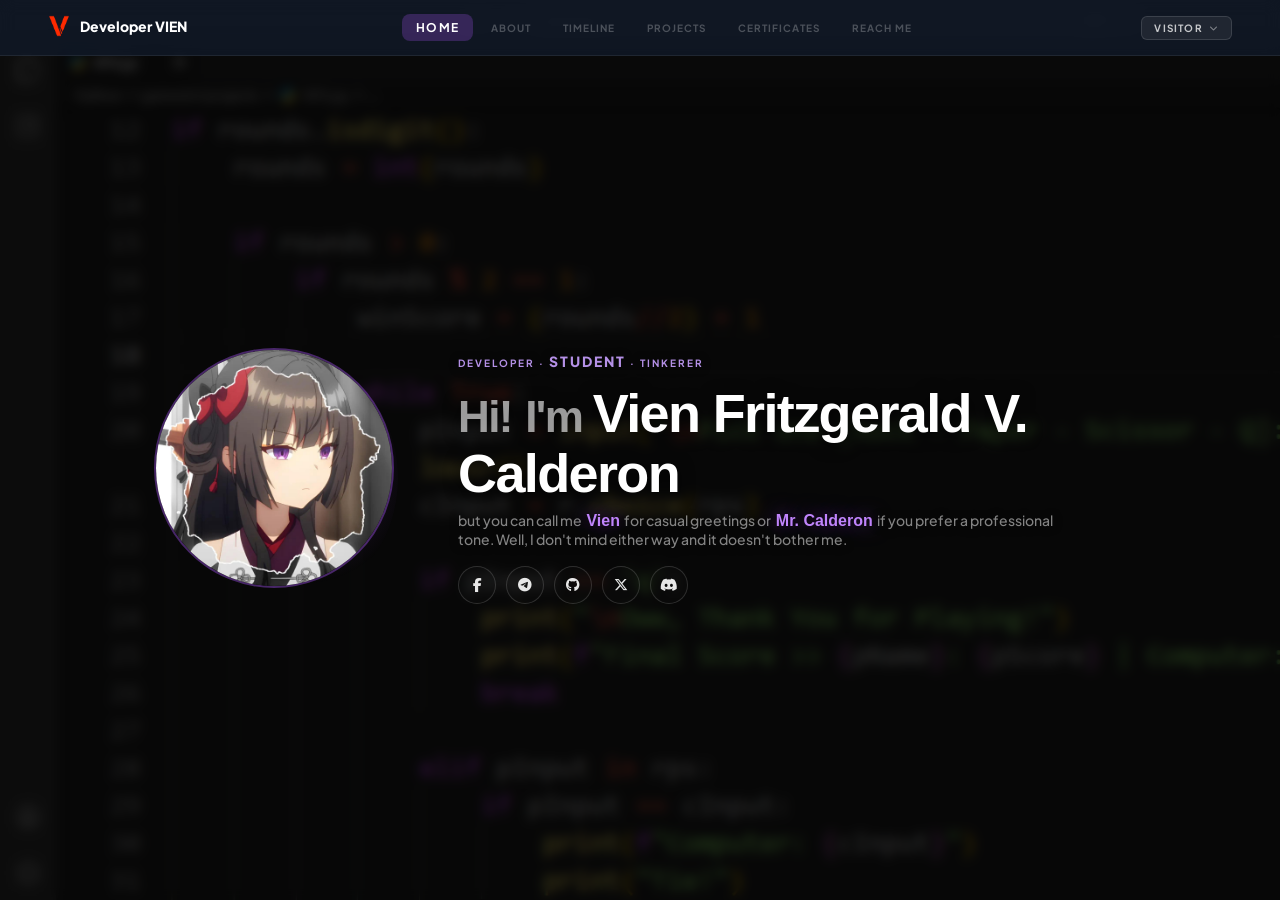
==== pages/dashboard.html @ f904a5f8 "Update Telegram links in dashboard.html" ====
<!doctype html>
<html lang="en">

<head>
    <meta charset="utf-8" />
    <meta name="viewport" content="width=device-width, initial-scale=1" />
    <title>Developer VIEN</title>
    <meta name="author" content="Developer VIEN">
    <link rel="icon" type="image/png" href="../assets/images/logo.png">
    <meta name="description" content="Dev Portfolio of Vien Calderon" />
    <link rel="preconnect" href="https://fonts.googleapis.com">
    <link rel="preconnect" href="https://fonts.gstatic.com" crossorigin>
    <link rel="stylesheet" href="https://fonts.googleapis.com/css2?family=Plus+Jakarta+Sans:wght@400;600;800&display=swap">
    <link rel="stylesheet" href="../assets/css/dashboard.css" />
    <link rel="stylesheet" href="https://cdnjs.cloudflare.com/ajax/libs/font-awesome/6.5.1/css/all.min.css">
</head>

<body>

    <!-- HEADER -->
    <header class="dash-header" id="dashHeader">
        <div class="dash-header-left">
            <a href="../pages/dashboard.html"><img src="../assets/images/logo.png" alt="Developer VIEN Logo" class="dash-logo"></a>
            <a href="../pages/dashboard.html" class="dash-brand"><span>Developer VIEN</span></a>
        </div>

        <nav class="dash-nav" id="dashNav">
            <a href="#" class="nav-link active" data-section="home">HOME</a>
            <a href="#" class="nav-link" data-section="about">ABOUT</a>
            <a href="#" class="nav-link" data-section="timeline">TIMELINE</a>
            <a href="#" class="nav-link" data-section="projects">PROJECTS</a>
            <a href="#" class="nav-link" data-section="certificates">CERTIFICATES</a>
            <a href="#" class="nav-link" data-section="reach">REACH ME</a>
        </nav>

        <div class="dash-header-right">
            <div class="badge-wrap" id="badgeWrap">
                <span class="mode-badge" id="modeBadge">
                    VISITOR <i class="fa-solid fa-chevron-down badge-chevron"></i>
                </span>
                <div class="badge-dropdown" id="badgeDropdown">
                    <button class="badge-menu-item" id="menuFaq">
                        <i class="fa-solid fa-circle-question"></i> FAQ
                    </button>
                    <button class="badge-menu-item admin-only" id="menuEdit">
                        <i class="fa-solid fa-pen-to-square"></i> EDIT
                    </button>
                    <div class="badge-menu-divider"></div>
                    <button class="badge-menu-item leave" id="menuLeave">
                        <i class="fa-solid fa-arrow-right-from-bracket"></i> LEAVE
                    </button>
                </div>
            </div>
        </div>
    </header>

    <!-- CONTENT WRAPPER -->
    <div class="dash-content" id="dashContent">

        <!-- HOME / HERO -->
        <section class="dash-section active" id="section-home">

            <!-- PART 1: HERO -->
            <div class="hero-inner" id="heroInner">
                <div class="hero-avatar-wrap" id="heroAvatarWrap">
                    <img src="../assets/images/picture.jpeg" alt="Vien Calderon" class="hero-avatar" id="heroAvatar">
                    <div class="hero-avatar-glow"></div>
                </div>
                <div class="hero-text" id="heroText">
                    <div class="hero-eyebrow">DEVELOPER · <span class="hero-eyebrow-middle">STUDENT</span> · TINKERER</div>
                    <h1 class="hero-name">
                        <span class="hero-name-hi">Hi!</span>
                        <span class="hero-name-im"> I'm </span>
                        <span class="hero-name-accent">Vien Fritzgerald V. Calderon</span>
                    </h1>
                    <p class="hero-nickname">but you can call me<span class="hero-nickname-vien"> Vien </span>for casual greetings or<span class="hero-nickname-vien"> Mr. Calderon </span>if you prefer a professional tone. Well, I don't mind either way and it doesn't bother me.</p>

                    <div class="hero-socials" id="heroSocials">
                        <a href="https://www.facebook.com/vnsan15" target="_blank" class="social-btn-icon" title="Facebook">
                            <i class="fa-brands fa-facebook-f"></i>
                        </a>
                        <a href="https://t.me/devsss_t" target="_blank" class="social-btn-icon" title="Telegram">
                            <i class="fa-brands fa-telegram"></i>
                        </a>
                        <a href="https://github.com/devssst" target="_blank" class="social-btn-icon" title="GitHub">
                            <i class="fa-brands fa-github"></i>
                        </a>
                        <a href="https://x.com/vnsannn" target="_blank" class="social-btn-icon" title="Twitter / X">
                            <i class="fa-brands fa-x-twitter"></i>
                        </a>
                        <a href="#" target="_blank" class="social-btn-icon" title="Discord">
                            <i class="fa-brands fa-discord"></i>
                        </a>
                    </div>
                </div>
            </div>

            <!-- PART 2: CV / RESUME CARDS -->
            <div class="home-docs" id="homeDocs">
                <div class="home-docs-label">MY DOCUMENTS </div>
                <div class="home-docs-grid" id="homeDocsGrid">
                </div>
            </div>

        </section>

        <!-- ABOUT -->
        <section class="dash-section" id="section-about">
            <!-- LEFT PROFILE CARD -->
            <div class="profile-card" id="profileCard">
                <button class="profile-card-collapse" id="profileCardCollapse" title="Collapse">
                    <i class="fa-solid fa-chevron-left"></i>
                </button>
                <img src="../assets/images/picture.jpeg" alt="Vien Calderon" class="profile-card-avatar">
                <div class="profile-card-name">Vien Fritzgerald V. Calderon</div>
                <div class="profile-card-eyebrow">DEVELOPER · STUDENT · TINKERER</div>
                <div class="profile-card-socials">
                    <a href="https://www.facebook.com/vnsan15" target="_blank" class="social-btn-icon" title="Facebook"><i class="fa-brands fa-facebook-f"></i></a>
                    <a href="https://t.me/devsss_t" target="_blank" class="social-btn-icon" title="Telegram"><i class="fa-brands fa-telegram"></i></a>
                    <a href="https://github.com/devssst" target="_blank" class="social-btn-icon" title="GitHub"><i class="fa-brands fa-github"></i></a>
                    <a href="https://x.com/vnsannn" target="_blank" class="social-btn-icon" title="Twitter / X"><i class="fa-brands fa-x-twitter"></i></a>
                    <a href="#" target="_blank" class="social-btn-icon" title="Discord"><i class="fa-brands fa-discord"></i></a>
                </div>
            </div>

            <!-- FLOATING EXPAND BUTTON (shown when card is collapsed) -->
            <button class="profile-card-expand-btn" id="profileCardExpandBtn" title="Show profile">
                <i class="fa-solid fa-chevron-right"></i>
            </button>

            <!-- RIGHT CONTENT -->
            <div class="section-with-profile" id="aboutContent">
                <div class="section-inner">
                    <div class="section-heading">
                        <span class="section-tag">02 / ABOUT
                        </span>
                        <h2>WHO AM I?</h2>
                    </div>

                    <!-- BIO PARAGRAPH -->
                    <div class="about-block">
                        <p class="about-bio" id="aboutBio">
                            I'm a BSIT student who spends most of his free time messing with the system to see how they work <span class="about-bio-grayout">(well actually just to cure my boredom)</span>. Web builds, Android ROM porting, kernel modules, Windows desktop setups — if it has a process, I want to understand it. I always tell myself: <span class="about-bio-q">"If I know the process, then I also know how to play with it"</span>. Outside tech, I also go way too deep into sci-fi lore analysis. That part is not technology related. I just can't help it.
                        </p>
                    </div>

                    <!-- REAL-TIME AGE -->
                    <div class="about-block">
                        <div class="about-block-label">AGE</div>
                        <div class="about-age" id="aboutAge">Calculating...</div>
                    </div>

                    <!-- EDUCATION -->
                    <div class="about-block">
                        <div class="about-block-label">EDUCATION</div>
                        <div class="about-edu-card">
                            <div class="about-edu-icon"><i class="fa-solid fa-graduation-cap"></i></div>
                            <div class="about-edu-text">
                                <div class="about-edu-degree">Bachelor of Science in Information Technology</div>
                                <div class="about-edu-school">Dalubhasaang Politekniko ng Lungsod ng Baliwag</div>
                                <div class="about-edu-detail">1st Year · 2025 — present</div>
                            </div>
                        </div>
                    </div>

                    <!-- STAT CARDS -->
                    <div class="about-block">
                        <div class="about-block-label">STATS</div>
                        <div class="about-stats-grid" id="aboutStatsGrid">
                            <div class="about-stat-card" data-goto="projects">
                                <div class="about-stat-value" id="statProjects">—</div>
                                <div class="about-stat-label">Projects</div>
                            </div>
                            <div class="about-stat-card" data-goto="certificates">
                                <div class="about-stat-value" id="statCerts">—</div>
                                <div class="about-stat-label">Certificates</div>
                            </div>
                            <div class="about-stat-card" data-goto="timeline">
                                <div class="about-stat-value" id="statYears">—</div>
                                <div class="about-stat-label">Yr/s Experience</div>
                            </div>
                            <div class="about-stat-card" data-goto="">
                                <div class="about-stat-value" id="statLangs">—</div>
                                <div class="about-stat-label">Languages</div>
                            </div>
                        </div>
                    </div>

                    <!-- LANGUAGES & TOOLS -->
                    <div class="about-block">
                        <div class="about-block-label">LANGUAGES & TOOLS</div>
                        <div class="skills-layout">
                            <div class="skills-bars" id="skillsBars"></div>
                            <div class="skills-legend" id="skillsLegend" title="Click to see level definitions"></div>
                        </div>
                    </div>

                </div>
            </div>
        </section>

        <!-- TIMELINE -->
        <section class="dash-section" id="section-timeline">
            <!-- LEFT PROFILE CARD (cloned by JS) -->
            <div class="profile-card profile-card-clone" id="profileCardTimeline">
                <button class="profile-card-collapse profile-card-collapse-clone" title="Collapse">
                    <i class="fa-solid fa-chevron-left"></i>
                </button>
                <img src="../assets/images/picture.jpeg" alt="Vien Calderon" class="profile-card-avatar">
                <div class="profile-card-name">Vien Fritzgerald V. Calderon</div>
                <div class="profile-card-eyebrow">DEVELOPER · STUDENT · TINKERER</div>
                <div class="profile-card-socials">
                    <a href="https://www.facebook.com/vnsan15" target="_blank" class="social-btn-icon" title="Facebook"><i class="fa-brands fa-facebook-f"></i></a>
                    <a href="https://t.me/devsss_t" target="_blank" class="social-btn-icon" title="Telegram"><i class="fa-brands fa-telegram"></i></a>
                    <a href="https://github.com/devssst" target="_blank" class="social-btn-icon" title="GitHub"><i class="fa-brands fa-github"></i></a>
                    <a href="https://x.com/vnsannn" target="_blank" class="social-btn-icon" title="Twitter / X"><i class="fa-brands fa-x-twitter"></i></a>
                    <a href="#" target="_blank" class="social-btn-icon" title="Discord"><i class="fa-brands fa-discord"></i></a>
                </div>
            </div>
            <button class="profile-card-expand-btn profile-card-expand-btn-clone" id="profileCardExpandBtnTimeline" title="Show profile">
                <i class="fa-solid fa-chevron-right"></i>
            </button>

            <!-- RIGHT CONTENT -->
            <div class="section-with-profile" id="timelineContent">
                <div class="section-inner">
                    <div class="section-heading">
                        <span class="section-tag">03 / TIMELINE</span>
                        <h2>TIMESTAMPS</h2>
                    </div>
                    <div class="timeline" id="timelineRoot">
                    </div>
                </div>
            </div>
        </section>

        <!-- PROJECTS -->
        <section class="dash-section" id="section-projects">
            <!-- LEFT PROFILE CARD (clone) -->
            <div class="profile-card profile-card-clone" id="profileCardProjects">
                <button class="profile-card-collapse profile-card-collapse-clone" title="Collapse">
                    <i class="fa-solid fa-chevron-left"></i>
                </button>
                <img src="../assets/images/picture.jpeg" alt="Vien Calderon" class="profile-card-avatar">
                <div class="profile-card-name">Vien Fritzgerald V. Calderon</div>
                <div class="profile-card-eyebrow">DEVELOPER · STUDENT · TINKERER</div>
                <div class="profile-card-socials">
                    <a href="https://www.facebook.com/vnsan15" target="_blank" class="social-btn-icon" title="Facebook"><i class="fa-brands fa-facebook-f"></i></a>
                    <a href="https://t.me/devsss_t" target="_blank" class="social-btn-icon" title="Telegram"><i class="fa-brands fa-telegram"></i></a>
                    <a href="https://github.com/devssst" target="_blank" class="social-btn-icon" title="GitHub"><i class="fa-brands fa-github"></i></a>
                    <a href="https://x.com/vnsannn" target="_blank" class="social-btn-icon" title="Twitter / X"><i class="fa-brands fa-x-twitter"></i></a>
                    <a href="#" target="_blank" class="social-btn-icon" title="Discord"><i class="fa-brands fa-discord"></i></a>
                </div>
            </div>
            <button class="profile-card-expand-btn profile-card-expand-btn-clone" id="profileCardExpandBtnProjects" title="Show profile">
                <i class="fa-solid fa-chevron-right"></i>
            </button>

            <!-- RIGHT CONTENT -->
            <div class="section-with-profile" id="projectsContent">
                <div class="section-inner">
                    <div class="section-heading">
                        <span class="section-tag">04 / PROJECTS</span>
                        <h2>PROJECTS</h2>
                    </div>
                    <div class="projects-root" id="projectsRoot">
                    </div>
                </div>
            </div>
        </section>

        <!-- CERTIFICATES -->
        <section class="dash-section" id="section-certificates">
            <!-- LEFT PROFILE CARD (clone) -->
            <div class="profile-card profile-card-clone" id="profileCardCertificates">
                <button class="profile-card-collapse profile-card-collapse-clone" title="Collapse">
                    <i class="fa-solid fa-chevron-left"></i>
                </button>
                <img src="../assets/images/picture.jpeg" alt="Vien Calderon" class="profile-card-avatar">
                <div class="profile-card-name">Vien Fritzgerald V. Calderon</div>
                <div class="profile-card-eyebrow">DEVELOPER · STUDENT · TINKERER</div>
                <div class="profile-card-socials">
                    <a href="https://www.facebook.com/vnsan15" target="_blank" class="social-btn-icon" title="Facebook"><i class="fa-brands fa-facebook-f"></i></a>
                    <a href="https://t.me/devsss_t" target="_blank" class="social-btn-icon" title="Telegram"><i class="fa-brands fa-telegram"></i></a>
                    <a href="https://github.com/devssst" target="_blank" class="social-btn-icon" title="GitHub"><i class="fa-brands fa-github"></i></a>
                    <a href="https://x.com/vnsannn" target="_blank" class="social-btn-icon" title="Twitter / X"><i class="fa-brands fa-x-twitter"></i></a>
                    <a href="#" target="_blank" class="social-btn-icon" title="Discord"><i class="fa-brands fa-discord"></i></a>
                </div>
            </div>
            <button class="profile-card-expand-btn profile-card-expand-btn-clone" id="profileCardExpandBtnCertificates" title="Show profile">
                <i class="fa-solid fa-chevron-right"></i>
            </button>

            <!-- RIGHT CONTENT -->
            <div class="section-with-profile" id="certificatesContent">
                <div class="section-inner">
                    <div class="section-heading">
                        <span class="section-tag">05 / CERTIFICATES</span>
                        <h2>CERTIFICATES</h2>
                    </div>
                    <div class="certs-grid" id="certsRoot"></div>
                </div>
            </div>
        </section>

        <!-- REACH ME -->
        <section class="dash-section" id="section-reach">
            <div class="section-inner">
                <div class="section-heading">
                    <span class="section-tag">06 / REACH ME</span>
                    <h2>SEND ME YOUR DM</h2>
                </div>
                <div class="reach-content">
                    <p class="reach-sub">Have a project, question, or just want to say hi? Send me a message.</p>
                    <form class="reach-form" id="reachForm" novalidate>
                        <div class="reach-row">
                            <div class="reach-field">
                                <label for="r-name">NAME</label>
                                <input type="text" id="r-name" placeholder="Your name">
                            </div>
                            <div class="reach-field">
                                <label for="r-email">EMAIL</label>
                                <input type="email" id="r-email" placeholder="your@email.com">
                            </div>
                        </div>
                        <div class="reach-field">
                            <label for="r-subject">SUBJECT</label>
                            <input type="text" id="r-subject" placeholder="What's this about?">
                        </div>
                        <div class="reach-field">
                            <label for="r-message">MESSAGE</label>
                            <textarea id="r-message" placeholder="Write your message here..." rows="5"></textarea>
                        </div>
                        <button type="submit" class="reach-btn">
                            Send Message <i class="fa-solid fa-paper-plane"></i>
                        </button>
                    </form>
                </div>
            </div>
        </section>

    </div>

    <!-- FAQ OVERLAY -->
    <div class="faq-overlay" id="faqOverlay">
        <div class="faq-card" id="faqCard">
            <button class="faq-close" id="faqClose"><i class="fa-solid fa-xmark"></i></button>
            <h3>FAQ</h3>
            <div class="faq-item">
                <div class="faq-q">Who made this portfolio?</div>
                <div class="faq-a">This portfolio was built by Vien Fritzgerald V. Calderon, a BSIT student at Dalubhasaang Politekniko ng Lungsod ng Baliwag.</div>
            </div>
            <div class="faq-item">
                <div class="faq-q">What is DEVELOPER mode?</div>
                <div class="faq-a">Developer mode grants admin access to Vien only. It allows editing of portfolio content directly on the dashboard.</div>
            </div>
            <div class="faq-item">
                <div class="faq-q">How do I contact Vien?</div>
                <div class="faq-a">Head to the REACH ME section and send a message through the contact form.</div>
            </div>
            <div class="faq-item">
                <div class="faq-q">Is this site open source?</div>
                <div class="faq-a">The source code is visible on GitHub for portfolio evaluation only. It is proprietary — not licensed for reuse.</div>
            </div>
        </div>
    </div>

    <!-- LEVELS MODAL -->
    <div class="levels-overlay" id="levelsOverlay">
        <div class="faq-card levels-card" id="levelsCard">
            <button class="faq-close" id="levelsClose"><i class="fa-solid fa-xmark"></i></button>
            <h3>Proficiency Levels</h3>
            <div id="levelsModalContent"></div>
        </div>
    </div>

    <!-- CERT IMAGE OVERLAY -->
    <div class="cert-overlay" id="certOverlay">
        <button class="cert-overlay-close" id="certOverlayClose"><i class="fa-solid fa-xmark"></i></button>
        <img class="cert-overlay-img" id="certOverlayImg" src="" alt="">
    </div>

    <script src="https://cdn.jsdelivr.net/npm/@emailjs/browser@4/dist/email.min.js"></script>
    <script src="https://cdnjs.cloudflare.com/ajax/libs/pdf.js/3.11.174/pdf.min.js"></script>
    <script type="module" src="../assets/js/dashboard.js"></script>
</body>

</html>
---- assets/css/dashboard.css ----
/* 
    NOTE FROM DEVS: 
        1. The glassmorphism is down! I'm finding a solution but for now, background + opacity first.
    */

*, *::before, *::after {
    box-sizing: border-box;
    margin: 0;
    padding: 0;
}

:root {
    --purple-dark:   #7c22e8;
    --purple-mid:    #a855f7;
    --purple-light:  #c026d3;
    --header-h:      56px;
    --transition:    0.3s ease;
    --profile-w:     220px;
    --profile-gap:   32px;
}

body {
    font-family: 'Plus Jakarta Sans', sans-serif;
    background-image: url('../images/background.png');
    background-size: cover;
    background-attachment: fixed;
    height: 100vh;
    height: 100dvh;
    overflow: hidden;
    color: #fff;
}

body::before {
    content: '';
    position: fixed;
    inset: 0;
    background: rgba(0, 0, 0, 0.75);
    z-index: 0;
    pointer-events: none;
    backdrop-filter: blur(6px);
}

/* HEADER */
.dash-header {
    position: fixed;
    top: 0;
    left: 0;
    right: 0;
    height: var(--header-h);
    z-index: 100;
    display: flex;
    align-items: center;
    padding: 0 48px;
    background: rgba(17, 25, 40, 0.8);
    border-bottom: 1px solid rgba(255, 255, 255, 0.07);
    transition: transform 0.35s cubic-bezier(0.4, 0, 0.2, 1);
    backdrop-filter: blur(8px) saturate(180%);
    -webkit-backdrop-filter: blur(8px) saturate(180%);
    transform: translateY(0);
    
}

/* JUST COMMENTED THE FUNCTION ON JS TO MATCH THE CURRENT THEME */
/* BUT I WILL LET THIS SLIP TO THE CODE BECAUSE WHAT IT DOES IS JUST SLIDE UP TO HIDE */
.dash-header.hidden {
    transform: translateY(-100%);
}

/* LEFT LOGO + BRAND */
.dash-header-left {
    display: flex;
    align-items: center;
    gap: 10px;
    flex-shrink: 0;
}

.dash-logo {
    height: 22px;
    cursor: pointer;
}

.dash-brand {
    font-size: 14px;
    font-weight: 800;
    color: #fff;
    white-space: nowrap;
    cursor: pointer;
    text-decoration: none;
    margin-top: -3px;
}

/* CENTER NAVIGATION */
.dash-nav {
    display: flex;
    align-items: center;
    gap: 4px;
    margin: 0 auto;
}

.nav-link {
    font-size: 10px;
    font-weight: 700;
    letter-spacing: 0.1em;
    color: rgba(255, 255, 255, 0.25);
    text-decoration: none;
    padding: 6px 14px;
    border-radius: 8px;
    transition: border-color 0.2s, background 0.2s, box-shadow 0.2s;
    white-space: nowrap;
}

.nav-link:hover {
    color: rgba(255, 255, 255, 0.9);
    background: rgba(255, 255, 255, 0.1);
}

.nav-link.active {
    font-size: 12px;
    color: #fff;
    background: rgba(168, 85, 247, 0.25);
}

/* RIGHT MODE BADGE */
.dash-header-right {
    flex-shrink: 0;
}

/* CONTENT SECTION */
.dash-content {
    position: fixed;
    top: var(--header-h);
    left: 0;
    right: 0;
    bottom: 0;
    z-index: 1;
}

.dash-section {
    position: absolute;
    inset: 0;
    overflow-y: auto;
    overflow-x: hidden;
    padding: 48px 80px 64px;
    opacity: 0;
    pointer-events: none;
    z-index: 0;
    scrollbar-width: thin;
    scrollbar-color: transparent transparent;
}

.dash-section.scrolling {
    scrollbar-color: rgba(168, 85, 247, 0.1) transparent;
}

.dash-section::-webkit-scrollbar {
    width: 4px;
}

.dash-section::-webkit-scrollbar-track {
    background: transparent;
}

.dash-section::-webkit-scrollbar-thumb {
    background: transparent;
    border-radius: 2px;
}

.dash-section.scrolling::-webkit-scrollbar-thumb {
    background: rgba(168, 85, 247, 0.1);
}

@keyframes section-fade-in {
    from { opacity: 0; }
    to   { opacity: 1; }
}

.dash-section.active {
    opacity: 1;
    pointer-events: all;
    z-index: 1;
    animation: section-fade-in 0.3s ease forwards;
}

.section-inner {
    max-width: 860px;
    margin: 0 auto;
}

.section-heading {
    margin-bottom: 40px;
}

.section-tag {
    font-size: 10px;
    font-weight: 700;
    letter-spacing: 0.18em;
    color: rgba(168, 85, 247, 0.9);
    display: block;
    margin-bottom: 8px;
}

.section-heading h2 {
    font-size: 42px;
    font-weight: 900;
    letter-spacing: -0.02em;
    color: #fff;
    line-height: 1;
    font-family: Arial, Helvetica, sans-serif;
}
/* HOME SECTION */
#section-home {
    display: flex;
    flex-direction: column;
    align-items: center;
    justify-content: flex-start;
    padding-top: 0;
}

.hero-inner {
    display: flex;
    align-items: center;
    gap: 64px;
    max-width: 860px;
    width: 100%;
    min-height: calc(100vh - var(--header-h));
    padding: 48px 0;
    box-sizing: border-box;
    flex-shrink: 0;
}

.hero-avatar-wrap {
    position: relative;
    flex-shrink: 0;
}

.hero-avatar {
    width: 240px;
    height: 240px;
    margin-left: -56px;
    margin-top: -16px;
    border-radius: 50%;
    object-fit: cover;
    object-position: top center;
    position: relative;
    z-index: 2;
    border: 2px solid rgba(168, 85, 247, 0.4);
}

.hero-avatar-glow {
    position: absolute;
    inset: -4px;
    border-radius: 50%;
    background: radial-gradient(circle, rgba(168, 85, 247, 0.25) 0%, transparent 70%);
    z-index: 1;
    animation: pulse-glow 3s ease-in-out infinite;
}

@keyframes pulse-glow {
    0%, 100% { transform: scale(1); opacity: 0.8; }
    50%       { transform: scale(1.06); opacity: 1; }
}

.hero-text {
    display: flex;
    flex-direction: column;
    gap: 14px;
}

.hero-eyebrow {
    font-size: 10px;
    font-weight: 700;
    letter-spacing: 0.2em;
    color: rgba(200, 160, 255, 0.9);
    text-shadow: 0 1px 8px rgba(0,0,0,0.5);
}

.hero-eyebrow-middle {
    font-size: 14px;
    font-weight: 900;
}

.hero-name {
    font-size: 54px;
    font-weight: 800;
    letter-spacing: -0.03em;
    line-height: 1.1;
    font-family: Arial, Helvetica, sans-serif;
    text-shadow: 0 2px 16px rgba(0,0,0,0.7);
}

.hero-name-hi {
    color: rgba(255, 255, 255, 0.6);
    font-weight: 900;
    font-size: 44px;
    font-family: Arial, Helvetica, sans-serif;

}

.hero-name-im {
    color: rgba(255, 255, 255, 0.6);
    font-weight: 900;
    font-size: 44px;
    font-family: Arial, Helvetica, sans-serif;
}

.hero-name-accent {
    color: #ffffff;
    font-weight: 900;
    font-family: Arial, Helvetica, sans-serif;
}

.hero-nickname {
    font-size: 14px;
    font-weight: 500;
    color: rgba(255, 255, 255, 0.5);
    margin-top: -6px;
    text-shadow: 0 1px 8px rgba(0,0,0,0.5);
}

.hero-nickname-vien {
    color: rgba(192, 132, 252, 1);
    font-weight: 800;
    font-size: 16px;
    text-shadow: 0 0 20px rgba(168,85,247,0.55), 0 1px 8px rgba(0,0,0,0.5);
    font-family: Arial, Helvetica, sans-serif;
}

.about-bio-q {  
    color: rgb(255, 255, 255);
    font-weight: 400;
    font-size: 16px;
    text-shadow: 0 0 14px rgba(168,85,247,0.55), 0 1px 8px rgba(0,0,0,0.5);
    font-family: Arial, Helvetica, sans-serif;
}

.hero-socials {
    display: flex;
    gap: 10px;
    margin-top: 4px;
}

.social-btn-icon {
    width: 38px;
    height: 38px;
    border-radius: 50%;
    background: rgba(255, 255, 255, 0.01);
    border: 1px solid rgba(255, 255, 255, 0.15);
    color: rgba(255, 255, 255, 0.9);
    display: flex;
    align-items: center;
    justify-content: center;
    text-decoration: none;
    font-size: 14px;
    transition: background 0.2s, border-color 0.2s, color 0.2s, transform 0.15s;

    /*
    backdrop-filter: saturate(140%) blur(4px);
    -webkit-backdrop-filter: saturate(140%) blur(4px);
    will-change: transform;
    transform: translateZ(10px);
    */
}

.social-btn-icon:hover {
    background: rgba(168, 85, 247, 0.2);
    border-color: rgba(168, 85, 247, 0.5);
    color: rgba(192, 132, 252, 1);
    transform: translateY(-2px) /*translateZ(0)*/;
    font-size: 16px;
}

/* PART 2 -- CV / RESUME DOCS */
.home-docs {
    width: 100%;
    max-width: 860px;
    padding: 40px 0 80px;
    flex-shrink: 0;
}

.home-docs-label {
    font-size: 10px;
    font-weight: 900;
    letter-spacing: 0.18em;
    color: rgba(168, 85, 247, 0.9);
    margin-bottom: 16px;
    text-shadow: 0 1px 6px rgba(0,0,0, 0.5);
}

.home-docs-grid {
    display: flex;
    gap: 16px;
    flex-wrap: wrap;
    align-items: flex-start;
}

/* DOCUMENT CARDS */
.doc-card {
    position: relative;
    width: 220px;
    border-radius: 14px;
    background: rgba(255, 255, 255, 0.001);
    border: 1px solid rgba(255, 255, 255, 0.15);
    overflow: hidden;
    cursor: pointer;
    transition: transform 0.2s ease, border-color 0.2s ease, box-shadow 0.2s ease, background 0.2s ease;
    flex-shrink: 0;

    /*
    backdrop-filter: blur(8px) saturate(160%);
    -webkit-backdrop-filter: blur(8px) saturate(160%);
    transform: translateZ(0);
    will-change: transform;*/
}

.doc-card:hover {
    transform: translateY(-3px) /*translateZ(0)*/;
    box-shadow: 0 12px 36px rgba(0, 0, 0, 0.25);
    background: rgba(168, 85, 247, 0.08);
    border-color: rgba(168, 85, 247, 0.5);
}

.doc-card.expanded {
    border-color: rgba(168, 85, 247, 0.5);
    box-shadow: 0 12px 36px rgba(0, 0, 0, 0.3), 0 0 0 1px rgba(168, 85, 247, 0.12);
}

.doc-card-preview {
    width: 100%;
    height: 110px;
    background: rgba(255, 255, 255, 0.06);
    display: flex;
    align-items: center;
    justify-content: center;
    overflow: hidden;
    border-bottom: 1px solid rgba(255, 255, 255, 0.08);
    position: relative;
}

.doc-card-preview img {
    width: 100%;
    height: 100%;
    object-fit: cover;
}

.doc-card-placeholder-icon {
    font-size: 36px;
    color: rgba(255, 255, 255, 0.5);
}

.doc-card-canvas {
    width: 100%;
    height: auto;
    display: block;
    position: absolute;
    top: 0;
    left: 0;
}

.doc-card-body {
    padding: 12px 14px 14px;
}

.doc-card-type {
    font-size: 9px;
    font-weight: 700;
    letter-spacing: 0.14em;
    color: rgba(168, 85, 247, 1);
    margin-bottom: 3px;
}

.doc-card-title {
    font-size: 16px;
    font-weight: 900;
    font-family: Arial, Helvetica, sans-serif;
    color: rgb(190, 190, 190);
    line-height: 1.3;
    margin-bottom: 5px;
}

.doc-card-date {
    font-size: 10px;
    color: rgba(255, 255, 255, 0.5);
}

.doc-card-expand {
    max-height: 0;
    overflow: hidden;
    border-top: 1px solid rgba(255, 255, 255, 0);
    transition: max-height 0.28s cubic-bezier(0.4, 0, 0.2, 1), border-color 0.28s ease;
}

.doc-card.expanded .doc-card-expand {
    max-height: 60px;
    border-color: rgba(255, 255, 255, 0.2);
}

.doc-card-actions {
    display: flex;
    gap: 6px;
    padding: 10px 12px 12px;
    pointer-events: none;
    opacity: 0;
    transition: opacity 0.2s ease 0.05s;
}

.doc-card.expanded .doc-card-actions {
    pointer-events: all;
    opacity: 1;
}

.doc-card-btn {
    flex: 1;
    height: 28px;
    border-radius: 7px;
    font-family: 'Plus Jakarta Sans', sans-serif;
    font-size: 9px;
    font-weight: 700;
    letter-spacing: 0.05em;
    display: flex;
    align-items: center;
    justify-content: center;
    gap: 4px;
    text-decoration: none;
    transition: opacity 0.15s ease, transform 0.15s ease;
    white-space: nowrap;
}

.doc-card-btn:hover {
    opacity: 0.82;
    transform: translateY(-1px);
}

.doc-card-btn.view {
    background: linear-gradient(135deg, var(--purple-dark), var(--purple-mid));
    color: #fff;
    border: none;
}

.doc-card-btn.download {
    background: rgba(255, 255, 255, 0.1);
    border: 1px solid rgba(255, 255, 255, 0.18);
    color: rgba(255, 255, 255, 0.9);
}

/* PROFILE CARD */
#section-about,
#section-timeline,
#section-projects,
#section-certificates {
    display: flex;
    flex-direction: row;
    padding: 0;
    overflow: hidden;
    align-items: flex-start;
}

.profile-card {
    width: var(--profile-w);
    flex-shrink: 0;
    display: flex;
    flex-direction: column;
    align-items: center;
    padding: 36px 20px 28px;
    gap: 10px;
    background: rgba(255, 255, 255, 0.001);
    border: 1px solid rgba(255, 255, 255, 0.15);
    border-radius: 20px;
    box-shadow: 0 24px 64px rgba(0, 0, 0, 0.45),
                inset 0 1px 0 rgba(255, 255, 255, 0.08);
    margin: 24px 0 24px 24px;
    position: relative;
    overflow: hidden;
    transition: transform     0.4s cubic-bezier(0.4, 0, 0.2, 1),
                margin-right  0.4s cubic-bezier(0.4, 0, 0.2, 1);

    /*
    backdrop-filter: blur(8px) saturate(120%);
    -webkit-backdrop-filter: blur(8px) saturate(120%);
    will-change: transform;*/
}

.profile-card.collapsed {
    transform: translateX(calc(-100% - 24px));
    margin-right: calc(-1 * (var(--profile-w) + 24px));
    transition: transform     0.4s cubic-bezier(0.4, 0, 0.2, 1),
                margin-right  0.4s cubic-bezier(0.4, 0, 0.2, 1);
}

.profile-card-collapse {
    position: absolute;
    top: 14px;
    right: 10px;
    width: 26px;
    height: 26px;
    border-radius: 7px;
    border: 1px solid rgba(255, 255, 255, 0.1);
    background: rgba(255, 255, 255, 0.05);
    color: rgba(255, 255, 255, 0.5);
    font-size: 10px;
    cursor: pointer;
    display: flex;
    align-items: center;
    justify-content: center;
    transition: background 0.2s, color 0.2s;
}

.profile-card-collapse:hover {
    background: rgba(255, 255, 255, 0.1);
    color: rgba(255, 255, 255, 1);
}

.profile-card-avatar {
    width: 108px;
    height: 108px;
    border-radius: 50%;
    object-fit: cover;
    object-position: top center;
    border: 2px solid rgba(168, 85, 247, 0.35);
    margin-bottom: 4px;
    flex-shrink: 0;
}

.profile-card-name {
    font-size: 18px;
    font-family: Arial, Helvetica, sans-serif;
    font-weight: 900;
    color: rgb(190, 190, 190);
    text-align: center;
    line-height: 1.4;
}

.profile-card-eyebrow {
    font-size: 8.5px;
    font-weight: 700;
    letter-spacing: 0.14em;
    color: rgba(168, 85, 247, 0.9);
    text-align: center;
}

.profile-card-socials {
    display: flex;
    gap: 7px;
    justify-content: center;
    margin-top: 4px;
}

.profile-card-socials .social-btn-icon {
    width: 30px;
    height: 30px;
    font-size: 11px;
}

.profile-card-expand-btn {
    position: absolute;
    left: 12px;
    top: 50%;
    transform: translateY(-50%);
    width: 28px;
    height: 28px;
    border-radius: 8px;
    border: 1px solid rgba(255, 255, 255, 0.12);
    background: rgba(17, 25, 40, 0.1);
    color: rgba(255, 255, 255, 0.5);
    font-size: 11px;
    cursor: pointer;
    display: flex;
    align-items: center;
    justify-content: center;
    z-index: 10;
    opacity: 0;
    pointer-events: none;
    transition: opacity 0.3s ease, background 0.2s, color 0.2s;

    /*
    will-change: opacity;
    backdrop-filter: blur(8px);
    -webkit-backdrop-filter: blur(8px);*/
}

.profile-card-expand-btn.visible {
    opacity: 1;
    pointer-events: all;
}

.profile-card-expand-btn:hover {
    background: rgba(168, 85, 247, 0.2);
    border-color: rgba(168, 85, 247, 0.5);
    color: rgba(192, 132, 252, 1);
}

.section-with-profile {
    flex: 1;
    align-self: stretch;
    overflow-y: auto;
    overflow-x: hidden;
    padding: 48px 80px 64px 60px;
    transition: padding-left 0.4s cubic-bezier(0.4, 0, 0.2, 1);
    scrollbar-width: thin;
    scrollbar-color: transparent transparent;
    scrollbar-gutter: stable;
}

.section-with-profile.scrolling {
    scrollbar-color: rgba(168, 85, 247, 0.1) transparent;
}

.section-with-profile::-webkit-scrollbar {
    width: 4px;
}

.section-with-profile::-webkit-scrollbar-track {
    background: transparent;
}

.section-with-profile::-webkit-scrollbar-thumb {
    background: transparent;
    border-radius: 2px;
}

.section-with-profile.scrolling::-webkit-scrollbar-thumb {
    background: rgba(168, 85, 247, 0.1);
}

.section-with-profile.card-hidden {
    padding-left: 80px;
    transition: padding-left 0.4s cubic-bezier(0.4, 0, 0.2, 1);
}

/* ABOUT SECTION */
.about-block {
    margin-bottom: 36px;
}

.about-block-label {
    font-size: 10px;
    font-weight: 900;
    letter-spacing: 0.18em;
    color: rgba(168, 85, 247, 0.9);
    margin-bottom: 12px;
}

.about-bio {
    font-size: 14px;
    font-weight: 500;
    color: rgba(255, 255, 255, 0.8);
    line-height: 1.8;
    max-width: 100vw;
    text-align: justify;
    margin-top: -16px;
    text-shadow: 0 1px 10px rgba(0,0,0, 0);
}

.about-bio-grayout {
    color: rgba(255, 255, 255, 0.7);
    font-weight: 800;
    font-size: 11px;
    text-shadow: 0 0 10px rgba(168,85,247,0.55), 0 1px 8px rgba(0,0,0,0.5);
    font-family: Arial, Helvetica, sans-serif;
}

.about-age {
    font-size: 14px;
    font-weight: 600;
    color: rgba(190, 190, 190, 1);
    line-height: 1.6;
}

.about-age .age-num {
    color: rgba(192, 132, 252, 1);
    font-weight: 800;
}
.age-num {
    font-size: 22px;
}

.about-edu-card {
    display: flex;
    align-items: flex-start;
    gap: 18px;
    background: rgba(255, 255, 255, 0.01);
    border: 1px solid rgba(255, 255, 255, 0.1);
    border-radius: 14px;
    padding: 20px 22px;
    transition: background 0.2s, border-color 0.2s, transform 0.2s;

    /*
    backdrop-filter: blur(8px) saturate(140%);
    -webkit-backdrop-filter: blur(8px) saturate(140%);
    transform: translateZ(0);
    will-change: transform;*/
}

.about-edu-card:hover {
    background: rgba(168, 85, 247, 0.08);
    border-color: rgba(168, 85, 247, 0.5);
    transform: translateY(-2px) /*translateZ(0)*/;
}

.about-edu-icon {
    font-size: 22px;
    color: rgb(201, 85, 247);
    align-self: center;
    flex-shrink: 0;
}

.about-edu-degree {
    font-size: 16px;
    font-weight: 900;
    font-family: Arial, Helvetica, sans-serif;
    color: rgb(190, 190, 190);
    margin-bottom: 4px;
}

.about-edu-school {
    font-size: 12px;
    color: rgba(190, 190, 190, 0.75);
    line-height: 1.5;
    font-weight: 600;
    margin-bottom: 5px;
}

.about-edu-detail {
    font-size: 10px;
    font-weight: 900;
    letter-spacing: 0.06em;
    color: rgba(190, 190, 190, 0.5);
}

.about-stats-grid {
    display: grid;
    grid-template-columns: repeat(4, 1fr);
    gap: 12px;
}

.about-stat-card {
    background: rgba(255, 255, 255, 0.01);
    border: 1px solid rgba(255, 255, 255, 0.09);
    border-radius: 12px;
    padding: 18px 14px;
    text-align: center;
    cursor: pointer;
    transition: background 0.2s, border-color 0.2s, transform 0.2s;

    /*
    backdrop-filter: saturate(140%) blur(6px);
    -webkit-backdrop-filter: saturate(140%) blur(6px);
    transform: translateZ(0);
    will-change: transform;*/
}

.about-stat-card:hover {
    background: rgba(168, 85, 247, 0.08);
    border-color: rgba(168, 85, 247, 0.5);
    transform: translateY(-2px) /*translateZ(0)*/;
}

.about-stat-value {
    font-size: 30px;
    font-weight: 800;
    letter-spacing: -0.03em;
    color: rgba(192, 132, 252, 1);
    line-height: 1;
    margin-bottom: 7px;
    text-shadow: 0 0 24px rgba(168, 85, 247, 0.4);
}

.about-stat-label {
    font-size: 12px;
    font-weight: 900;
    letter-spacing: 0.1em;
    color: rgb(190, 190, 190);
    text-transform: uppercase;
}
/* SKILLS / LANGUAGES */
.skills-layout {
    display: flex;
    gap: 16px;
    align-items: flex-start;
}

.skills-bars {
    flex: 1;
    display: flex;
    flex-direction: column;
    gap: 14px;
}

.skills-bar-row {
    display: flex;
    flex-direction: column;
    gap: 6px;
}

.skills-bar-meta {
    display: flex;
    align-items: center;
    justify-content: space-between;
}

.skills-bar-left {
    display: flex;
    align-items: center;
    gap: 8px;
}

.skills-bar-icon {
    font-size: 16px;
    width: 18px;
    text-align: center;
    flex-shrink: 0;
}

.skills-bar-name {
    font-size: 12px;
    font-weight: 700;
    color: rgb(190, 190, 190);
}

.skills-bar-level {
    font-size: 10px;
    font-weight: 700;
    letter-spacing: 0.1em;
    color: rgba(255, 255, 255, 0.4);
}

.skills-bar-track {
    width: 100%;
    height: 6px;
    border-radius: 3px;
    background: rgba(255, 255, 255, 0.08);
    overflow: hidden;
}

.skills-bar-fill {
    height: 100%;
    border-radius: 3px;
    width: 0;
    transition: width 0.9s cubic-bezier(0.4, 0, 0.2, 1);
}

.skills-bars.animated .skills-bar-fill {
    width: var(--bar-w);
}

/* LEGEND CARD */
.skills-legend {
    width: 148px;
    flex-shrink: 0;
    background: rgba(255, 255, 255, 0.01);
    border: 1px solid rgba(255, 255, 255, 0.1);
    border-radius: 14px;
    padding: 14px 16px 12px;
    cursor: pointer;
    transition: background 0.2s, border-color 0.2s, transform 0.2s;
    user-select: none;
}

.skills-legend:hover {
    background: rgba(168, 85, 247, 0.07);
    border-color: rgba(168, 85, 247, 0.4);
    transform: translateY(-2px);
}

.skills-legend-title {
    font-size: 9px;
    font-weight: 900;
    letter-spacing: 0.16em;
    color: rgba(168, 85, 247, 0.9);
    margin-bottom: 10px;
}

.skills-legend-item {
    display: flex;
    align-items: center;
    gap: 8px;
    padding: 4px 0;
}

.skills-legend-dot {
    width: 8px;
    height: 8px;
    border-radius: 50%;
    flex-shrink: 0;
}

.skills-legend-label {
    font-size: 11px;
    font-weight: 600;
    color: rgba(255, 255, 255, 0.7);
}

.skills-legend-hint {
    font-size: 9px;
    font-weight: 700;
    letter-spacing: 0.08em;
    color: rgba(255, 255, 255, 0.2);
    margin-top: 10px;
    text-align: center;
}

/* LEVELS MODAL */
.levels-overlay {
    position: fixed;
    inset: 0;
    background: rgba(0, 0, 0, 0.5);
    backdrop-filter: blur(4px);
    z-index: 500;
    display: flex;
    align-items: center;
    justify-content: center;
    opacity: 0;
    pointer-events: none;
    transition: opacity 0.25s ease;
    will-change: opacity;
}

.levels-overlay.open {
    opacity: 1;
    pointer-events: all;
}

.levels-card {
    max-width: 480px;
}

.levels-overlay .faq-card {
    transform: translateY(12px) scale(0.97);
    transition: transform 0.25s ease;
}

.levels-overlay.open .faq-card {
    transform: translateY(0) scale(1);
}

.level-item {
    display: flex;
    align-items: flex-start;
    gap: 12px;
    margin-bottom: 14px;
}

.level-item-dot {
    width: 10px;
    height: 10px;
    border-radius: 50%;
    flex-shrink: 0;
    margin-top: 3px;
}

/*
.level-item-body {}
*/

.level-item-name {
    font-size: 13px;
    font-weight: 700;
    margin-bottom: 2px;
}

.level-item-desc {
    font-size: 12px;
    color: rgba(255, 255, 255, 0.5);
    line-height: 1.6;
}

/* TIMELINE SECTION */
.timeline {
    position: relative;
    padding-left: 24px;
}

.timeline-year-block {
    position: relative;
    margin-bottom: 8px;
}

.timeline-year-row {
    display: flex;
    align-items: flex-start;
    gap: 0;
    position: relative;
}

.timeline-year-label {
    font-size: 18px;
    font-weight: 900;
    letter-spacing: 0.04em;
    color: rgba(168, 85, 247, 0.9);
    width: 52px;
    flex-shrink: 0;
    padding-top: 2px;
    user-select: none;
}

.timeline-line-col {
    display: flex;
    flex-direction: column;
    align-items: center;
    width: 20px;
    flex-shrink: 0;
}

.timeline-dot {
    width: 8px;
    height: 8px;
    border-radius: 50%;
    background: var(--purple-mid);
    flex-shrink: 0;
    margin-top: 5px;
    box-shadow: 0 0 8px rgba(168, 85, 247, 0.6);
}

.timeline-vline {
    width: 1px;
    flex: 1;
    min-height: 24px;
    background: rgba(168, 85, 247, 0.25);
    margin-top: 4px;
}

.timeline-entries {
    flex: 1;
    padding-left: 12px;
    padding-bottom: 20px;
    display: flex;
    flex-direction: column;
    gap: 6px;
}

.timeline-entry {
    display: flex;
    flex-direction: column;
    border-radius: 14px;
    background: rgba(255, 255, 255, 0.001);
    border: 1px solid rgba(255, 255, 255, 0.08);
    overflow: hidden;
    transition: background 0.2s, border-color 0.2s, transform 0.2s, box-shadow 0.2s;
    cursor: pointer;
    position: relative;
}

.timeline-entry:hover {
    transform: translateY(-3px);
    background: rgba(168, 85, 247, 0.07);
    border-color: rgba(168, 85, 247, 0.4);
    box-shadow: 0 8px 28px rgba(0, 0, 0, 0.2);
}

.timeline-entry.expanded {
    border-color: rgba(168, 85, 247, 0.5);
    box-shadow: 0 12px 36px rgba(0, 0, 0, 0.3), 0 0 0 1px rgba(168, 85, 247, 0.1);
    background: rgba(168, 85, 247, 0.06);
}

.timeline-entry-body {
    padding: 12px 14px 14px;
    display: flex;
    flex-direction: column;
}

.timeline-entry-title {
    font-size: 14px;
    font-weight: 800;
    font-family: Arial, Helvetica, sans-serif;
    color: rgb(190, 190, 190);
}

.timeline-entry-desc {
    font-size: 12px;
    color: rgba(190, 190, 190, 0.65);
    margin-top: 5px;
    line-height: 1.5;
}

/* REVEAL SECTION — click to expand */
.timeline-entry-reveal {
    max-height: 0;
    overflow: hidden;
    border-top: 1px solid transparent;
    transition: max-height 0.28s cubic-bezier(0.4, 0, 0.2, 1), border-color 0.28s ease;
}

.timeline-entry.expanded .timeline-entry-reveal {
    max-height: 60px;
    border-color: rgba(255, 255, 255, 0.08);
}

.timeline-entry-reveal-inner {
    display: flex;
    align-items: center;
    justify-content: space-between;
    padding: 9px 14px 11px;
    opacity: 0;
    pointer-events: none;
    transition: opacity 0.2s ease 0.05s;
}

.timeline-entry.expanded .timeline-entry-reveal-inner {
    opacity: 1;
    pointer-events: all;
}

.timeline-entry-date {
    font-size: 11px;
    font-weight: 900;
    letter-spacing: 0.08em;
    color: rgba(168, 85, 247, 0.85);
}

.timeline-learn-more {
    height: 24px;
    padding: 0 12px;
    border-radius: 6px;
    border: none;
    background: linear-gradient(135deg, var(--purple-dark), var(--purple-mid));
    color: #fff;
    font-family: 'Plus Jakarta Sans', sans-serif;
    font-size: 9px;
    font-weight: 700;
    letter-spacing: 0.06em;
    cursor: pointer;
    display: flex;
    align-items: center;
    gap: 5px;
    transition: opacity 0.15s ease, transform 0.15s ease;
    white-space: nowrap;
    flex-shrink: 0;
}

.timeline-learn-more:hover {
    opacity: 0.85;
    transform: translateY(-1px);
}

/* PROJECT SECTION */
.projects-year-group {
    margin-bottom: 36px;
}

.projects-year-label {
    font-size: 12px;
    font-weight: 900;
    letter-spacing: 0.14em;
    color: rgba(168, 85, 247, 0.9);
    margin-bottom: 14px;
}

.projects-grid {
    display: grid;
    grid-template-columns: repeat(auto-fill, minmax(280px, 1fr));
    gap: 14px;
    align-items: start;
}

/* PROJECT CARD — universal card spec */
.project-card {
    position: relative;
    border-radius: 14px;
    background: rgba(255, 255, 255, 0.001);
    border: 1px solid rgba(255, 255, 255, 0.08);
    overflow: hidden;
    cursor: pointer;
    transition: transform 0.2s ease, border-color 0.2s ease, box-shadow 0.2s ease, background 0.2s ease;
}

.project-card:hover {
    transform: translateY(-3px);
    box-shadow: 0 12px 36px rgba(0, 0, 0, 0.25);
    background: rgba(168, 85, 247, 0.08);
    border-color: rgba(168, 85, 247, 0.5);
}

.project-card.expanded {
    border-color: rgba(168, 85, 247, 0.5);
    box-shadow: 0 12px 36px rgba(0, 0, 0, 0.3), 0 0 0 1px rgba(168, 85, 247, 0.12);
}

.certs-sort-bar {
    display: flex;
    flex-wrap: wrap;
    gap: 8px;
    margin-bottom: 20px;
}

.certs-sort-btn {
    padding: 5px 14px;
    border-radius: 20px;
    border: 1px solid rgba(168, 85, 247, 0.7);
    background: rgba(168, 85, 247, 0.15);
    color: #a855f7;
    font-size: 10px;
    font-weight: 700;
    letter-spacing: 0.1em;
    cursor: default;
    user-select: none;
}

.certs-company-group {
    margin-bottom: 32px;
}

.certs-company-label {
    font-size: 12px;
    font-weight: 900;
    letter-spacing: 0.14em;
    color: rgba(168, 85, 247, 0.9);
    margin-bottom: 14px;
}

.certs-grid {
    display: flex;
    flex-wrap: wrap;
    gap: 14px;
    align-items: flex-start;
}

.project-card.highlight, .cert-card.highlight {
    border-color: rgba(168, 85, 247, 0.8);
    box-shadow: 0 0 0 2px rgba(168, 85, 247, 0.3), 0 12px 36px rgba(0, 0, 0, 0.3);
    background: rgba(168, 85, 247, 0.12);
    transition: border-color 0.15s, box-shadow 0.15s, background 0.15s;
}

/* PREVIEW ZONE */
.project-card-preview {
    width: 100%;
    height: 110px;
    background: rgba(255, 255, 255, 0.04);
    display: flex;
    align-items: center;
    justify-content: center;
    overflow: hidden;
    border-bottom: 1px solid rgba(255, 255, 255, 0.08);
    position: relative;
}

.project-card-banner {
    width: 100%;
    height: 100%;
    object-fit: cover;
    display: block;
}

.project-card-placeholder-icon {
    font-size: 30px;
    color: rgba(168, 85, 247, 0.35);
}

/* CARD BODY */
.project-card-body {
    padding: 12px 14px 14px;
    display: flex;
    flex-direction: column;
    gap: 8px;
}

.project-card-type {
    font-size: 9px;
    font-weight: 700;
    letter-spacing: 0.14em;
    color: rgba(168, 85, 247, 1);
}

.project-name {
    font-size: 16px;
    font-weight: 900;
    color: rgb(190, 190, 190);
    line-height: 1.3;
    font-family: Arial, Helvetica, sans-serif;
}

.project-desc {
    font-size: 12px;
    color: rgba(190, 190, 190, 0.65);
    line-height: 1.55;
}

.project-tags {
    display: flex;
    flex-wrap: wrap;
    gap: 6px;
}

.project-tag {
    font-size: 10px;
    font-weight: 700;
    letter-spacing: 0.06em;
    color: rgba(168, 85, 247, 0.9);
    background: rgba(0, 0, 0, 0.4);
    border: 1px solid rgba(168, 85, 247, 0.2);
    border-radius: 5px;
    padding: 2px 8px;
}

/* EXPAND FOOTER */
.project-card-expand {
    max-height: 0;
    overflow: hidden;
    border-top: 1px solid rgba(255, 255, 255, 0);
    transition: max-height 0.30s cubic-bezier(0.4, 0, 0.2, 1), border-color 0.30s ease;
}

.project-card.expanded .project-card-expand {
    max-height: 180px;
    border-color: rgba(255, 255, 255, 0.08);
}

.project-card-expand-inner {
    opacity: 0;
    pointer-events: none;
    transition: opacity 0.2s ease 0.05s;
    display: flex;
    flex-direction: column;
}

.project-card.expanded .project-card-expand-inner {
    opacity: 1;
    pointer-events: all;
}

/* CONTRIBUTION TEXT */
.project-card-contribution {
    font-size: 11px;
    font-style: italic;
    color: rgba(255, 255, 255, 0.5);
    line-height: 1.55;
    padding: 10px 14px 0;
}

/* ACTION BUTTONS */
.project-card-actions {
    display: flex;
    gap: 6px;
    padding: 10px 12px 12px;
}

/* REACH ME — ERROR / SUCCESS ANIMATIONS */
@keyframes shake {
    0%, 100% { transform: translateX(0); }
    20%       { transform: translateX(-6px); }
    40%       { transform: translateX(6px); }
    60%       { transform: translateX(-4px); }
    80%       { transform: translateX(4px); }
}

.reach-field input.input-error,
.reach-field textarea.input-error {
    border-color: rgba(239, 68, 68, 0.7) !important;
    box-shadow: 0 0 0 3px rgba(239, 68, 68, 0.15) !important;
}

.reach-field.shake {
    animation: shake 0.35s ease;
}

.reach-btn.btn-error {
    background: linear-gradient(135deg, #b91c1c, #ef4444) !important;
    box-shadow: 0 4px 20px rgba(239, 68, 68, 0.35) !important;
}

.reach-btn.btn-success {
    background: linear-gradient(135deg, #0f7a3a, #22c55e) !important;
    box-shadow: 0 4px 20px rgba(34, 197, 94, 0.35) !important;
}

/* REACH ME */
.reach-content {
    max-width: 600px;
}

.reach-sub {
    font-size: 14px;
    color: rgba(255, 255, 255, 0.75);
    margin-bottom: 28px;
    margin-top: -24px;
    line-height: 1.6;
}

.reach-form {
    display: flex;
    flex-direction: column;
    gap: 16px;
}

.reach-row {
    display: grid;
    grid-template-columns: 1fr 1fr;
    gap: 16px;
}

.reach-field {
    display: flex;
    flex-direction: column;
    gap: 7px;
}

.reach-field label {
    font-size: 12px;
    font-weight: 900;
    letter-spacing: 0.12em;
    color: rgba(200, 185, 240, 0.9);
}

.reach-field input,
.reach-field textarea {
    background: rgba(255, 255, 255, 0.01);
    border: 1px solid rgba(255, 255, 255, 0.1);
    border-radius: 10px;
    color: #fff;
    font-family: 'Plus Jakarta Sans', sans-serif;
    font-size: 13.5px;
    padding: 10px 14px;
    outline: none;
    transition: border-color 0.2s, background 0.2s, box-shadow 0.2s;
    resize: none;
}

.reach-field input::placeholder,
.reach-field textarea::placeholder {
    color: rgba(255, 255, 255, 0.2);
}

.reach-field input:focus,
.reach-field textarea:focus {
    border-color: rgba(168, 85, 247, 0.5);
    background: rgba(168, 85, 247, 0.06);
    box-shadow: 0 0 0 3px rgba(168, 85, 247, 0.12);
}

.reach-btn {
    align-self: flex-start;
    height: 44px;
    padding: 0 28px;
    border-radius: 10px;
    border: none;
    background: linear-gradient(135deg, var(--purple-dark), var(--purple-mid), var(--purple-light));
    color: #fff;
    font-family: 'Plus Jakarta Sans', sans-serif;
    font-size: 13px;
    font-weight: 700;
    letter-spacing: 0.06em;
    cursor: pointer;
    display: flex;
    align-items: center;
    gap: 8px;
    transition: opacity 0.2s, transform 0.2s, box-shadow 0.2s;
    box-shadow: 0 4px 20px rgba(149, 0, 248, 0.35);
}

.reach-btn:hover {
    opacity: 0.9;
    transform: translateY(-1px);
    box-shadow: 0 6px 28px rgba(149, 0, 248, 0.5);
}

.reach-btn:active {
    transform: translateY(0);
}

/* BADGE DROPDOWN */
.badge-wrap {
    position: relative;
    display: inline-block;
}

.mode-badge {
    font-size: 10px;
    font-weight: 700;
    letter-spacing: 0.12em;
    padding: 5px 12px;
    border-radius: 6px;
    background: rgba(255, 255, 255, 0.07);
    border: 1px solid rgba(255, 255, 255, 0.12);
    color: rgba(255, 255, 255, 0.75);
    user-select: none;
    cursor: pointer;
    display: flex;
    align-items: center;
    gap: 7px;
    transition: background 0.2s, border-color 0.2s, color 0.2s;
    white-space: nowrap;
}

.mode-badge:hover {
    background: rgba(255, 255, 255, 0.2);
    color: rgba(255, 255, 255, 1);
}

.mode-badge.admin {
    background: rgba(168, 85, 247, 0.15);
    border-color: rgba(168, 85, 247, 0.5);
    color: rgba(200, 160, 255, 0.9);
}

.mode-badge.admin:hover {
    background: rgba(168, 85, 247, 0.3);
    color: rgba(200, 160, 255, 1);
}

.badge-chevron {
    font-size: 8px;
    transition: transform 0.25s ease;
    opacity: 0.6;
}

.badge-wrap.open .badge-chevron {
    transform: rotate(180deg);
}

.badge-dropdown {
    position: absolute;
    top: calc(100% + 8px);
    right: 0;
    min-width: 150px;
    background: rgba(17, 25, 40, 0.9);
    border: 1px solid rgba(255, 255, 255, 0.1);
    border-radius: 12px;
    padding: 6px;
    box-shadow:
        0 16px 40px rgba(0, 0, 0, 0.5),
        inset 0 1px 0 rgba(255, 255, 255, 0.07);
    opacity: 0;
    transform: translateY(-6px) scale(0.97);
    pointer-events: none;
    transition: opacity 0.2s ease, transform 0.2s ease;
    z-index: 200;

    /*
    backdrop-filter: blur(16px) saturate(160%);
    -webkit-backdrop-filter: blur(16px) saturate(160%);
    will-change: transform, opacity;*/
}

.badge-wrap.open .badge-dropdown {
    opacity: 1;
    transform: translateY(0) scale(1);
    pointer-events: all;
}

.badge-menu-item {
    width: 100%;
    display: flex;
    align-items: center;
    gap: 10px;
    padding: 9px 12px;
    border-radius: 8px;
    border: none;
    background: transparent;
    color: rgba(255, 255, 255, 0.6);
    font-family: 'Plus Jakarta Sans', sans-serif;
    font-size: 11px;
    font-weight: 700;
    letter-spacing: 0.08em;
    cursor: pointer;
    text-align: left;
    transition: background 0.15s, color 0.15s;
}

.badge-menu-item i {
    font-size: 12px;
    width: 14px;
    text-align: center;
    opacity: 0.7;
}

.badge-menu-item:hover {
    background: rgba(255, 255, 255, 0.07);
    color: rgba(255, 255, 255, 1);
}

.badge-menu-item:hover i {
    opacity: 1;
}

.badge-menu-item.leave {
    color: rgba(255, 100, 100, 0.6);
}

.badge-menu-item.leave:hover {
    background: rgba(255, 60, 60, 0.1);
    color: rgba(255, 120, 120, 0.9);
}

.badge-menu-item.admin-only {
    display: none;
}

.badge-menu-item.admin-only.visible {
    display: flex;
}

/* Divider */
.badge-menu-divider {
    height: 1px;
    background: rgba(255, 255, 255, 0.1);
    margin: 4px 6px;
}

/* FAQ */
.faq-overlay {
    position: fixed;
    inset: 0;
    background: rgba(0, 0, 0, 0.5);
    backdrop-filter: blur(4px);
    z-index: 500;
    display: flex;
    align-items: center;
    justify-content: center;
    opacity: 0;
    pointer-events: none;
    transition: opacity 0.25s ease;
    will-change: opacity;
}

.faq-overlay.open {
    opacity: 1;
    pointer-events: all;
}

.faq-card {
    background: rgba(17, 25, 40, 0.9);
    border: 1px solid rgba(255, 255, 255, 0.1);
    border-radius: 12px;
    padding: 36px 40px;
    max-width: 480px;
    width: 90%;
    box-shadow: 0 32px 80px rgba(0, 0, 0, 0.6);
    transform: translateY(12px) scale(0.97);
    transition: transform 0.25s ease;
    position: relative;

    /*
    backdrop-filter: blur(4px);
    -webkit-backdrop-filter: blur(4px);
    will-change: transform;*/
}

.faq-overlay.open .faq-card {
    transform: translateY(0) scale(1);
}

.faq-close {
    position: absolute;
    top: 16px;
    right: 16px;
    background: rgba(255, 255, 255, 0.06);
    border: 1px solid rgba(255, 255, 255, 0.1);
    border-radius: 8px;
    color: rgba(255, 255, 255, 0.5);
    font-size: 13px;
    width: 30px;
    height: 30px;
    display: flex;
    align-items: center;
    justify-content: center;
    cursor: pointer;
    transition: background 0.2s, color 0.2s;
}

.faq-close:hover {
    background: rgba(255, 255, 255, 0.12);
    color: rgba(255, 255, 255, 1);
}

.faq-card h3 {
    font-size: 24px;
    font-weight: 800;
    color: #fff;
    margin-bottom: 20px;
    letter-spacing: -0.02em;
}

.faq-item {
    margin-bottom: 16px;
}

.faq-q {
    font-size: 14px;
    font-weight: 700;
    color: rgba(168, 85, 247, 0.9);
    margin-bottom: 4px;
}

.faq-a {
    font-size: 12px;
    color: rgba(255, 255, 255, 0.5);
    line-height: 1.6;
}
/* CERTIFICATES GALLERY */

.certs-empty {
    display: flex;
    flex-direction: column;
    align-items: center;
    justify-content: center;
    gap: 14px;
    padding: 80px 0;
    color: rgba(255, 255, 255, 0.9);
    user-select: none;
    width: 100%;
}

.certs-empty-icon {
    font-size: 48px;
    opacity: 0.5;
}

.certs-empty p {
    font-size: 13px;
    font-weight: 600;
    letter-spacing: 0.1em;
    text-transform: uppercase;
}

.cert-card {
    position: relative;
    width: 220px;
    border-radius: 14px;
    background: rgba(255, 255, 255, 0.001);
    border: 1px solid rgba(255, 255, 255, 0.15);
    overflow: hidden;
    cursor: pointer;
    flex-shrink: 0;
    transition: transform 0.2s ease, border-color 0.2s ease, box-shadow 0.2s ease, background 0.2s ease;
}

.cert-card:hover {
    transform: translateY(-3px);
    box-shadow: 0 12px 36px rgba(0, 0, 0, 0.25);
    background: rgba(168, 85, 247, 0.08);
    border-color: rgba(168, 85, 247, 0.5);
}

.cert-card-preview {
    width: 100%;
    height: 110px;
    background: rgba(255, 255, 255, 0.06);
    display: flex;
    align-items: center;
    justify-content: center;
    overflow: hidden;
    border-bottom: 1px solid rgba(255, 255, 255, 0.08);
}

.cert-card-preview img {
    width: 100%;
    height: 100%;
    object-fit: cover;
}

.cert-card-placeholder-icon {
    font-size: 36px;
    color: rgba(255, 255, 255, 0.5);
}

.cert-card-body {
    padding: 12px 14px 14px;
}

.cert-card-title {
    font-size: 16px;
    font-weight: 900;
    color: rgb(190, 190, 190);
    line-height: 1.3;
    font-family: Arial, Helvetica, sans-serif;
    margin-bottom: 5px;
}

.cert-card-details {
    font-size: 12px;
    color: rgba(190, 190, 190, 0.65);
    line-height: 1.5;
    margin-bottom: 5px;
}

.cert-card-date {
    font-size: 10px;
    font-weight: 600;
    letter-spacing: 0.05em;
    color: rgba(168, 85, 247, 0.85);
}

/* CERT IMAGE OVERLAY */
.cert-overlay {
    position: fixed;
    inset: 0;
    background: rgba(0, 0, 0, 0.88);
    z-index: 200;
    display: flex;
    align-items: center;
    justify-content: center;
    opacity: 0;
    pointer-events: none;
    transition: opacity 0.25s ease;
    backdrop-filter: blur(4px);
    -webkit-backdrop-filter: blur(4px);
}

.cert-overlay.open {
    opacity: 1;
    pointer-events: all;
}

.cert-overlay-img {
    max-width: 80vw;
    max-height: 80vh;
    border-radius: 10px;
    box-shadow: 0 24px 64px rgba(0, 0, 0, 0.6);
    object-fit: contain;
    display: block;
}

.cert-overlay-close {
    position: absolute;
    top: 20px;
    right: 24px;
    background: rgba(255, 255, 255, 0.08);
    border: 1px solid rgba(255, 255, 255, 0.12);
    border-radius: 50%;
    color: rgba(255, 255, 255, 0.5);
    font-size: 13px;
    width: 30px;
    height: 30px;
    display: flex;
    align-items: center;
    justify-content: center;
    cursor: pointer;
    transition: background 0.2s, color 0.2s;
}

.cert-overlay-close:hover {
    background: rgba(255, 255, 255, 0.12);
    color: rgba(255, 255, 255, 1);
}
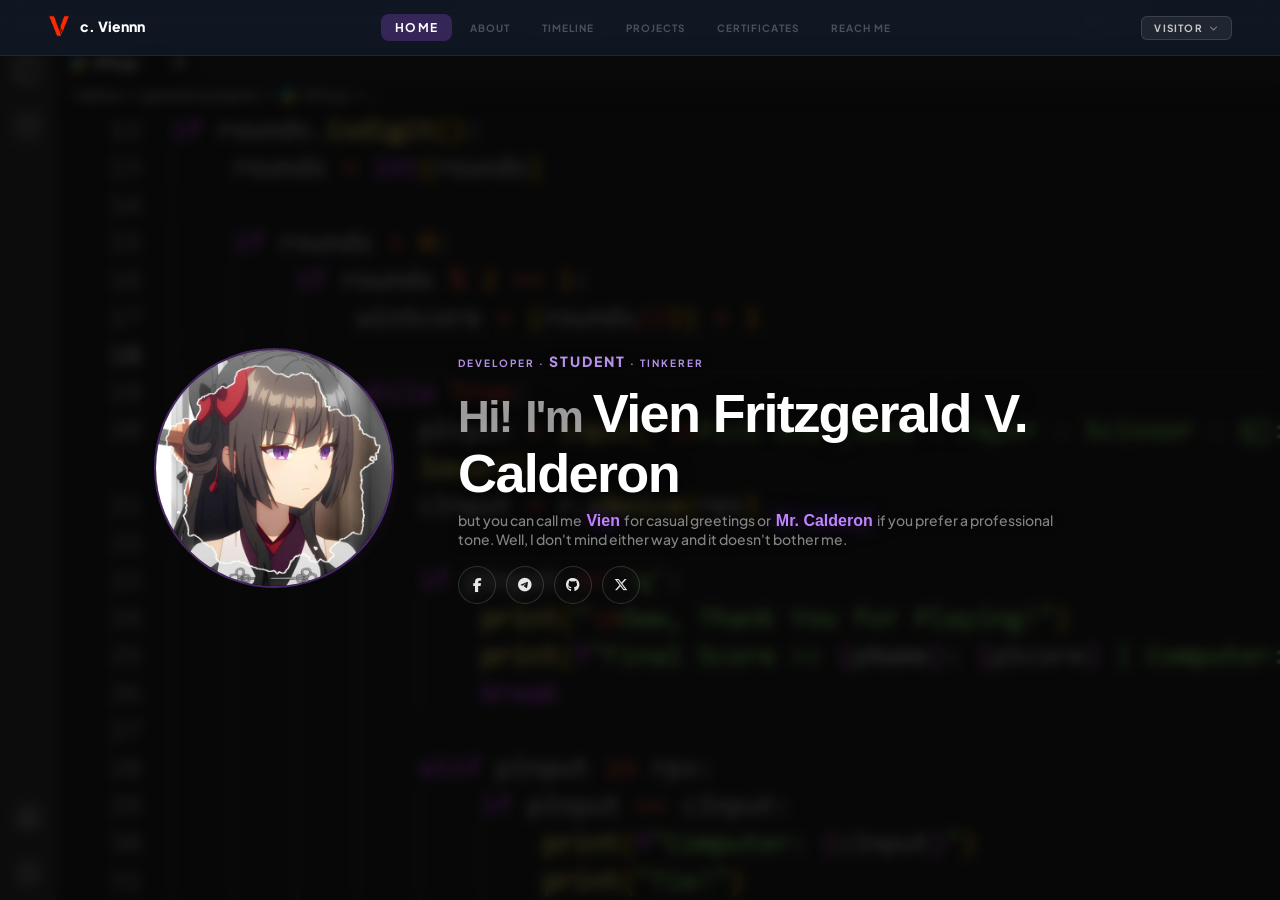
==== commit ed424532: "Update social media links in dashboard.html" ====
--- a/pages/dashboard.html
+++ b/pages/dashboard.html
@@ -4,7 +4,7 @@
 <head>
     <meta charset="utf-8" />
     <meta name="viewport" content="width=device-width, initial-scale=1" />
-    <title>Developer VIEN</title>
+    <title>c. Viennn - Portfolio</title>
     <meta name="author" content="Developer VIEN">
     <link rel="icon" type="image/png" href="../assets/images/logo.png">
     <meta name="description" content="Dev Portfolio of Vien Calderon" />
@@ -21,7 +21,7 @@
     <header class="dash-header" id="dashHeader">
         <div class="dash-header-left">
             <a href="../pages/dashboard.html"><img src="../assets/images/logo.png" alt="Developer VIEN Logo" class="dash-logo"></a>
-            <a href="../pages/dashboard.html" class="dash-brand"><span>Developer VIEN</span></a>
+            <a href="../pages/dashboard.html" class="dash-brand"><span>c. Viennn</span></a>
         </div>
 
         <nav class="dash-nav" id="dashNav">
@@ -76,19 +76,20 @@
                     <p class="hero-nickname">but you can call me<span class="hero-nickname-vien"> Vien </span>for casual greetings or<span class="hero-nickname-vien"> Mr. Calderon </span>if you prefer a professional tone. Well, I don't mind either way and it doesn't bother me.</p>
 
                     <div class="hero-socials" id="heroSocials">
-                        <a href="https://www.facebook.com/vnsan15" target="_blank" class="social-btn-icon" title="Facebook">
+                        <a href="https://www.facebook.com/vnsan15" target="_blank" rel="noopener noreferrer" class="social-btn-icon" title="Facebook">
                             <i class="fa-brands fa-facebook-f"></i>
                         </a>
-                        <a href="https://t.me/devsss_t" target="_blank" class="social-btn-icon" title="Telegram">
+                        <a href="https://t.me/vnsannn" target="_blank" rel="noopener noreferrer" class="social-btn-icon" title="Telegram">
                             <i class="fa-brands fa-telegram"></i>
                         </a>
-                        <a href="https://github.com/devssst" target="_blank" class="social-btn-icon" title="GitHub">
+                        <a href="https://github.com/vnsannn" target="_blank" rel="noopener noreferrer" class="social-btn-icon" title="GitHub">
                             <i class="fa-brands fa-github"></i>
                         </a>
-                        <a href="https://x.com/vnsannn" target="_blank" class="social-btn-icon" title="Twitter / X">
+                        <a href="https://x.com/vnsannn" target="_blank" rel="noopener noreferrer" class="social-btn-icon" title="Twitter / X">
                             <i class="fa-brands fa-x-twitter"></i>
                         </a>
-                        <a href="#" target="_blank" class="social-btn-icon" title="Discord">
+                        <!-- B-05: Discord hidden until invite URL is ready -->
+                        <a href="#" rel="noopener noreferrer" class="social-btn-icon" title="Discord" style="display:none" aria-hidden="true">
                             <i class="fa-brands fa-discord"></i>
                         </a>
                     </div>
@@ -115,11 +116,12 @@
                 <div class="profile-card-name">Vien Fritzgerald V. Calderon</div>
                 <div class="profile-card-eyebrow">DEVELOPER · STUDENT · TINKERER</div>
                 <div class="profile-card-socials">
-                    <a href="https://www.facebook.com/vnsan15" target="_blank" class="social-btn-icon" title="Facebook"><i class="fa-brands fa-facebook-f"></i></a>
-                    <a href="https://t.me/devsss_t" target="_blank" class="social-btn-icon" title="Telegram"><i class="fa-brands fa-telegram"></i></a>
-                    <a href="https://github.com/devssst" target="_blank" class="social-btn-icon" title="GitHub"><i class="fa-brands fa-github"></i></a>
-                    <a href="https://x.com/vnsannn" target="_blank" class="social-btn-icon" title="Twitter / X"><i class="fa-brands fa-x-twitter"></i></a>
-                    <a href="#" target="_blank" class="social-btn-icon" title="Discord"><i class="fa-brands fa-discord"></i></a>
+                    <a href="https://www.facebook.com/vnsan15" target="_blank" rel="noopener noreferrer" class="social-btn-icon" title="Facebook"><i class="fa-brands fa-facebook-f"></i></a>
+                    <a href="https://t.me/vnsannn" target="_blank" rel="noopener noreferrer" class="social-btn-icon" title="Telegram"><i class="fa-brands fa-telegram"></i></a>
+                    <a href="https://github.com/vnsannn" target="_blank" rel="noopener noreferrer" class="social-btn-icon" title="GitHub"><i class="fa-brands fa-github"></i></a>
+                    <a href="https://x.com/vnsannn" target="_blank" rel="noopener noreferrer" class="social-btn-icon" title="Twitter / X"><i class="fa-brands fa-x-twitter"></i></a>
+                    <!-- B-05: Discord hidden until invite URL is ready -->
+                    <a href="#" rel="noopener noreferrer" class="social-btn-icon" title="Discord" style="display:none" aria-hidden="true"><i class="fa-brands fa-discord"></i></a>
                 </div>
             </div>
 
@@ -132,16 +134,13 @@
             <div class="section-with-profile" id="aboutContent">
                 <div class="section-inner">
                     <div class="section-heading">
-                        <span class="section-tag">02 / ABOUT
-                        </span>
+                        <span class="section-tag">02 / ABOUT</span>
                         <h2>WHO AM I?</h2>
                     </div>
 
                     <!-- BIO PARAGRAPH -->
                     <div class="about-block">
-                        <p class="about-bio" id="aboutBio">
-                            I'm a BSIT student who spends most of his free time messing with the system to see how they work <span class="about-bio-grayout">(well actually just to cure my boredom)</span>. Web builds, Android ROM porting, kernel modules, Windows desktop setups — if it has a process, I want to understand it. I always tell myself: <span class="about-bio-q">"If I know the process, then I also know how to play with it"</span>. Outside tech, I also go way too deep into sci-fi lore analysis. That part is not technology related. I just can't help it.
-                        </p>
+                        <p class="about-bio" id="aboutBio"></p>
                     </div>
 
                     <!-- REAL-TIME AGE -->
@@ -153,14 +152,7 @@
                     <!-- EDUCATION -->
                     <div class="about-block">
                         <div class="about-block-label">EDUCATION</div>
-                        <div class="about-edu-card">
-                            <div class="about-edu-icon"><i class="fa-solid fa-graduation-cap"></i></div>
-                            <div class="about-edu-text">
-                                <div class="about-edu-degree">Bachelor of Science in Information Technology</div>
-                                <div class="about-edu-school">Dalubhasaang Politekniko ng Lungsod ng Baliwag</div>
-                                <div class="about-edu-detail">1st Year · 2025 — present</div>
-                            </div>
-                        </div>
+                        <div id="aboutEduList"></div>
                     </div>
 
                     <!-- STAT CARDS -->
@@ -201,22 +193,8 @@
 
         <!-- TIMELINE -->
         <section class="dash-section" id="section-timeline">
-            <!-- LEFT PROFILE CARD (cloned by JS) -->
-            <div class="profile-card profile-card-clone" id="profileCardTimeline">
-                <button class="profile-card-collapse profile-card-collapse-clone" title="Collapse">
-                    <i class="fa-solid fa-chevron-left"></i>
-                </button>
-                <img src="../assets/images/picture.jpeg" alt="Vien Calderon" class="profile-card-avatar">
-                <div class="profile-card-name">Vien Fritzgerald V. Calderon</div>
-                <div class="profile-card-eyebrow">DEVELOPER · STUDENT · TINKERER</div>
-                <div class="profile-card-socials">
-                    <a href="https://www.facebook.com/vnsan15" target="_blank" class="social-btn-icon" title="Facebook"><i class="fa-brands fa-facebook-f"></i></a>
-                    <a href="https://t.me/devsss_t" target="_blank" class="social-btn-icon" title="Telegram"><i class="fa-brands fa-telegram"></i></a>
-                    <a href="https://github.com/devssst" target="_blank" class="social-btn-icon" title="GitHub"><i class="fa-brands fa-github"></i></a>
-                    <a href="https://x.com/vnsannn" target="_blank" class="social-btn-icon" title="Twitter / X"><i class="fa-brands fa-x-twitter"></i></a>
-                    <a href="#" target="_blank" class="social-btn-icon" title="Discord"><i class="fa-brands fa-discord"></i></a>
-                </div>
-            </div>
+            <!-- LEFT PROFILE CARD (injected by JS — B-03 fix) -->
+            <div id="profileCardTimeline"></div>
             <button class="profile-card-expand-btn profile-card-expand-btn-clone" id="profileCardExpandBtnTimeline" title="Show profile">
                 <i class="fa-solid fa-chevron-right"></i>
             </button>
@@ -236,22 +214,8 @@
 
         <!-- PROJECTS -->
         <section class="dash-section" id="section-projects">
-            <!-- LEFT PROFILE CARD (clone) -->
-            <div class="profile-card profile-card-clone" id="profileCardProjects">
-                <button class="profile-card-collapse profile-card-collapse-clone" title="Collapse">
-                    <i class="fa-solid fa-chevron-left"></i>
-                </button>
-                <img src="../assets/images/picture.jpeg" alt="Vien Calderon" class="profile-card-avatar">
-                <div class="profile-card-name">Vien Fritzgerald V. Calderon</div>
-                <div class="profile-card-eyebrow">DEVELOPER · STUDENT · TINKERER</div>
-                <div class="profile-card-socials">
-                    <a href="https://www.facebook.com/vnsan15" target="_blank" class="social-btn-icon" title="Facebook"><i class="fa-brands fa-facebook-f"></i></a>
-                    <a href="https://t.me/devsss_t" target="_blank" class="social-btn-icon" title="Telegram"><i class="fa-brands fa-telegram"></i></a>
-                    <a href="https://github.com/devssst" target="_blank" class="social-btn-icon" title="GitHub"><i class="fa-brands fa-github"></i></a>
-                    <a href="https://x.com/vnsannn" target="_blank" class="social-btn-icon" title="Twitter / X"><i class="fa-brands fa-x-twitter"></i></a>
-                    <a href="#" target="_blank" class="social-btn-icon" title="Discord"><i class="fa-brands fa-discord"></i></a>
-                </div>
-            </div>
+            <!-- LEFT PROFILE CARD (injected by JS — B-03 fix) -->
+            <div id="profileCardProjects"></div>
             <button class="profile-card-expand-btn profile-card-expand-btn-clone" id="profileCardExpandBtnProjects" title="Show profile">
                 <i class="fa-solid fa-chevron-right"></i>
             </button>
@@ -271,22 +235,8 @@
 
         <!-- CERTIFICATES -->
         <section class="dash-section" id="section-certificates">
-            <!-- LEFT PROFILE CARD (clone) -->
-            <div class="profile-card profile-card-clone" id="profileCardCertificates">
-                <button class="profile-card-collapse profile-card-collapse-clone" title="Collapse">
-                    <i class="fa-solid fa-chevron-left"></i>
-                </button>
-                <img src="../assets/images/picture.jpeg" alt="Vien Calderon" class="profile-card-avatar">
-                <div class="profile-card-name">Vien Fritzgerald V. Calderon</div>
-                <div class="profile-card-eyebrow">DEVELOPER · STUDENT · TINKERER</div>
-                <div class="profile-card-socials">
-                    <a href="https://www.facebook.com/vnsan15" target="_blank" class="social-btn-icon" title="Facebook"><i class="fa-brands fa-facebook-f"></i></a>
-                    <a href="https://t.me/devsss_t" target="_blank" class="social-btn-icon" title="Telegram"><i class="fa-brands fa-telegram"></i></a>
-                    <a href="https://github.com/devssst" target="_blank" class="social-btn-icon" title="GitHub"><i class="fa-brands fa-github"></i></a>
-                    <a href="https://x.com/vnsannn" target="_blank" class="social-btn-icon" title="Twitter / X"><i class="fa-brands fa-x-twitter"></i></a>
-                    <a href="#" target="_blank" class="social-btn-icon" title="Discord"><i class="fa-brands fa-discord"></i></a>
-                </div>
-            </div>
+            <!-- LEFT PROFILE CARD (injected by JS — B-03 fix) -->
+            <div id="profileCardCertificates"></div>
             <button class="profile-card-expand-btn profile-card-expand-btn-clone" id="profileCardExpandBtnCertificates" title="Show profile">
                 <i class="fa-solid fa-chevron-right"></i>
             </button>
@@ -298,7 +248,7 @@
                         <span class="section-tag">05 / CERTIFICATES</span>
                         <h2>CERTIFICATES</h2>
                     </div>
-                    <div class="certs-grid" id="certsRoot"></div>
+                    <div id="certsRoot"></div>
                 </div>
             </div>
         </section>
@@ -351,10 +301,6 @@
                 <div class="faq-a">This portfolio was built by Vien Fritzgerald V. Calderon, a BSIT student at Dalubhasaang Politekniko ng Lungsod ng Baliwag.</div>
             </div>
             <div class="faq-item">
-                <div class="faq-q">What is DEVELOPER mode?</div>
-                <div class="faq-a">Developer mode grants admin access to Vien only. It allows editing of portfolio content directly on the dashboard.</div>
-            </div>
-            <div class="faq-item">
                 <div class="faq-q">How do I contact Vien?</div>
                 <div class="faq-a">Head to the REACH ME section and send a message through the contact form.</div>
             </div>
@@ -380,9 +326,312 @@
         <img class="cert-overlay-img" id="certOverlayImg" src="" alt="">
     </div>
 
+    <!-- DOC DELETE CONFIRM MODAL -->
+    <div class="faq-overlay doc-delete-overlay" id="docDeleteOverlay">
+        <div class="faq-card doc-delete-card" id="docDeleteCard">
+            <button class="faq-close" id="docDeleteClose"><i class="fa-solid fa-xmark"></i></button>
+            <div class="doc-delete-body">
+                <i class="fa-solid fa-triangle-exclamation doc-delete-icon"></i>
+                <div class="doc-delete-heading">ARE YOU SURE?</div>
+                <div class="doc-delete-sub" id="docDeleteSub">The file you wanted to delete is <strong id="docDeleteTitle"></strong>.</div>
+                <div class="doc-delete-note">This cannot be undone.</div>
+            </div>
+            <div class="doc-delete-actions">
+                <button type="button" class="doc-delete-cancel" id="docDeleteCancel">CANCEL</button>
+                <button type="button" class="doc-delete-confirm" id="docDeleteConfirm">
+                    <i class="fa-solid fa-trash"></i> YES, DELETE
+                </button>
+            </div>
+        </div>
+    </div>
+
+    <!-- DOC UPLOAD MODAL -->
+    <div class="faq-overlay doc-upload-overlay" id="docUploadOverlay">
+        <div class="faq-card doc-upload-card" id="docUploadCard">
+            <button class="faq-close" id="docUploadClose"><i class="fa-solid fa-xmark"></i></button>
+            <h3>Upload Document</h3>
+
+            <div class="doc-drop-zone" id="docDropZone">
+                <input type="file" id="docFileInput" accept=".pdf" hidden>
+                <i class="fa-solid fa-cloud-arrow-up doc-drop-icon"></i>
+                <div class="doc-drop-main">Drag &amp; drop your PDF here</div>
+                <div class="doc-drop-or">or</div>
+                <button type="button" class="doc-drop-browse" id="docDropBrowse">Browse file</button>
+                <div class="doc-drop-hint">PDF files only</div>
+            </div>
+
+            <div class="doc-drop-selected" id="docDropSelected">
+                <i class="fa-regular fa-file-pdf doc-drop-selected-icon"></i>
+                <span id="docDropFileName">No file selected</span>
+            </div>
+
+            <div class="doc-upload-fields">
+                <div class="doc-upload-field">
+                    <label for="docTitleInput">TITLE</label>
+                    <input type="text" id="docTitleInput" placeholder="Document title" autocomplete="off">
+                </div>
+                <div class="doc-upload-field">
+                    <label for="docTypeSelect">TYPE</label>
+                    <select id="docTypeSelect">
+                        <option value="resume">Resume</option>
+                        <option value="cv">Curriculum Vitae</option>
+                    </select>
+                </div>
+            </div>
+
+            <button type="button" class="doc-upload-submit" id="docUploadSubmit">
+                <i class="fa-solid fa-cloud-arrow-up"></i> Upload
+            </button>
+
+            <div class="doc-upload-status" id="docUploadStatus"></div>
+        </div>
+    </div>
+
+    <!-- ABOUT EDIT PENCIL BUTTON (fixed, bottom-right) -->
+    <button class="about-edit-btn" id="aboutEditBtn" title="Edit About">
+        <i class="fa-solid fa-pencil"></i>
+    </button>
+
+    <!-- ABOUT EDIT MODAL -->
+    <div class="faq-overlay about-edit-overlay" id="aboutEditOverlay">
+        <div class="faq-card about-edit-card" id="aboutEditCard">
+            <button class="faq-close" id="aboutEditClose"><i class="fa-solid fa-xmark"></i></button>
+            <h3>Edit About</h3>
+
+            <div class="about-edit-section-label">BIO</div>
+            <div class="about-edit-field">
+                <textarea id="aboutBioInput" rows="5" placeholder="Write your bio here..."></textarea>
+            </div>
+
+            <div class="about-edit-section-label">EDUCATION</div>
+            <div id="eduEntriesList"></div>
+            <button class="about-edu-add-btn" id="aboutEduAddBtn" type="button">
+                <i class="fa-solid fa-plus"></i> Add Education
+            </button>
+
+            <div class="about-edit-section-label">PROFICIENCY</div>
+            <div class="about-edit-field-row">
+                <div class="about-edit-field about-edit-field-lang">
+                    <label for="aboutLangSearch">LANGUAGE</label>
+                    <div class="about-lang-picker" id="aboutLangPickerWrap">
+                        <input type="text" id="aboutLangSearch" placeholder="Search language..." autocomplete="off">
+                        <div class="about-lang-dropdown" id="aboutLangDropdown"></div>
+                    </div>
+                </div>
+                <div class="about-edit-field about-edit-field-level">
+                    <label for="aboutLevelSelect">LEVEL</label>
+                    <select id="aboutLevelSelect">
+                        <option value="0">0 - Exposure</option>
+                        <option value="1">1 - Familiar</option>
+                        <option value="2">2 - Comfortable</option>
+                        <option value="3">3 - Proficient</option>
+                        <option value="4">4 - Advanced</option>
+                        <option value="5">5 - Expert</option>
+                    </select>
+                </div>
+            </div>
+            <button type="button" class="about-lang-add-btn" id="aboutLangAddBtn">
+                <i class="fa-solid fa-plus"></i> Add Language
+            </button>
+            <div class="about-lang-staged" id="aboutLangStaged"></div>
+
+            <div class="about-edit-actions">
+                <button type="button" class="about-edit-cancel" id="aboutEditCancel">CANCEL</button>
+                <button type="button" class="about-edit-save" id="aboutEditSave">
+                    <i class="fa-solid fa-floppy-disk"></i> SAVE
+                </button>
+            </div>
+
+            <div class="about-edit-status" id="aboutEditStatus"></div>
+        </div>
+    </div>
+
+    <!-- ABOUT EDUCATION DELETE CONFIRM MODAL -->
+    <div class="faq-overlay about-edu-delete-overlay" id="aboutEduDeleteOverlay">
+        <div class="faq-card about-edu-delete-card" id="aboutEduDeleteCard">
+            <button class="faq-close" id="aboutEduDeleteClose"><i class="fa-solid fa-xmark"></i></button>
+            <div class="about-edu-delete-body">
+                <i class="fa-solid fa-triangle-exclamation about-edu-delete-icon"></i>
+                <div class="about-edu-delete-heading">ARE YOU SURE?</div>
+                <div class="about-edu-delete-sub">This will remove your education entry.</div>
+                <div class="about-edu-delete-note">This cannot be undone.</div>
+            </div>
+            <div class="about-edu-delete-actions">
+                <button type="button" class="about-edu-delete-cancel" id="aboutEduDeleteCancel">CANCEL</button>
+                <button type="button" class="about-edu-delete-confirm" id="aboutEduDeleteConfirm">
+                    <i class="fa-solid fa-trash"></i> YES, DELETE
+                </button>
+            </div>
+        </div>
+    </div>
+
+    <!-- MILESTONE ADD MODAL -->
+    <div class="faq-overlay milestone-add-overlay" id="milestoneAddOverlay">
+        <div class="faq-card" id="milestoneAddCard">
+            <button class="faq-close" id="milestoneAddClose"><i class="fa-solid fa-xmark"></i></button>
+            <h3>Add Milestone</h3>
+
+            <div class="doc-upload-fields">
+                <div class="doc-upload-field">
+                    <label for="milestoneTitle">TITLE</label>
+                    <input type="text" id="milestoneTitle" placeholder="Milestone title" autocomplete="off">
+                </div>
+                <div class="doc-upload-field">
+                    <label for="milestoneDesc">DESCRIPTION</label>
+                    <input type="text" id="milestoneDesc" placeholder="Short description" autocomplete="off">
+                </div>
+                <div class="doc-upload-field">
+                    <label for="milestoneDate">DATE</label>
+                    <input type="date" id="milestoneDate">
+                </div>
+            </div>
+
+            <button type="button" class="doc-upload-submit" id="milestoneAddSubmit">
+                <i class="fa-solid fa-flag-checkered"></i> Save Milestone
+            </button>
+
+            <div class="doc-upload-status" id="milestoneAddStatus"></div>
+        </div>
+    </div>
+
+    <!-- MILESTONE DELETE CONFIRM MODAL -->
+    <div class="faq-overlay milestone-delete-overlay" id="milestoneDeleteOverlay">
+        <div class="faq-card milestone-delete-card" id="milestoneDeleteCard">
+            <button class="faq-close" id="milestoneDeleteClose"><i class="fa-solid fa-xmark"></i></button>
+            <div class="milestone-delete-body">
+                <i class="fa-solid fa-triangle-exclamation milestone-delete-icon"></i>
+                <div class="milestone-delete-heading">ARE YOU SURE?</div>
+                <div class="milestone-delete-sub">The milestone you wanted to delete is <strong id="milestoneDeleteTitle"></strong>.</div>
+                <div class="milestone-delete-note">This cannot be undone.</div>
+            </div>
+            <div class="milestone-delete-actions">
+                <button type="button" class="milestone-delete-cancel" id="milestoneDeleteCancel">CANCEL</button>
+                <button type="button" class="milestone-delete-confirm" id="milestoneDeleteConfirm">
+                    <i class="fa-solid fa-trash"></i> YES, DELETE
+                </button>
+            </div>
+        </div>
+    </div>
+
+    <!-- PROJECT ADD MODAL -->
+    <div class="faq-overlay project-add-overlay" id="projectAddOverlay">
+        <div class="faq-card" id="projectAddCard">
+            <button class="faq-close" id="projectAddClose"><i class="fa-solid fa-xmark"></i></button>
+            <h3>New Project</h3>
+
+            <div class="doc-upload-fields">
+                <div class="doc-upload-field">
+                    <label for="projectRepoInput">GITHUB REPO</label>
+                    <input type="text" id="projectRepoInput" placeholder="nickname/project-repo" autocomplete="off" spellcheck="false">
+                </div>
+                <div class="doc-upload-field">
+                    <label for="projectDateInput">DATE</label>
+                    <input type="month" id="projectDateInput">
+                </div>
+            </div>
+            <p class="project-add-hint">The repo must be public and contain an <code>INFO.json</code> at the root.</p>
+
+            <button type="button" class="doc-upload-submit" id="projectAddSubmit">
+                <i class="fa-brands fa-github"></i> Add Project
+            </button>
+
+            <div class="doc-upload-status" id="projectAddStatus"></div>
+        </div>
+    </div>
+
+    <!-- PROJECT DELETE CONFIRM MODAL -->
+    <div class="faq-overlay project-delete-overlay" id="projectDeleteOverlay">
+        <div class="faq-card project-delete-card" id="projectDeleteCard">
+            <button class="faq-close" id="projectDeleteClose"><i class="fa-solid fa-xmark"></i></button>
+            <div class="doc-delete-body">
+                <i class="fa-solid fa-triangle-exclamation doc-delete-icon"></i>
+                <div class="doc-delete-heading">ARE YOU SURE?</div>
+                <div class="doc-delete-sub">The project you wanted to delete is <strong id="projectDeleteTitle"></strong>.</div>
+                <div class="doc-delete-note">This cannot be undone.</div>
+            </div>
+            <div class="doc-delete-actions">
+                <button type="button" class="doc-delete-cancel" id="projectDeleteCancel">CANCEL</button>
+                <button type="button" class="doc-delete-confirm" id="projectDeleteConfirm">
+                    <i class="fa-solid fa-trash"></i> YES, DELETE
+                </button>
+            </div>
+        </div>
+    </div>
+
+    <!-- CERT UPLOAD MODAL -->
+    <div class="faq-overlay cert-upload-overlay" id="certUploadOverlay">
+        <div class="faq-card cert-upload-card" id="certUploadCard">
+            <button class="faq-close" id="certUploadClose"><i class="fa-solid fa-xmark"></i></button>
+            <h3>Add Certificate</h3>
+
+            <div class="doc-drop-zone" id="certDropZone">
+                <input type="file" id="certFileInput" accept=".png,.jpg,.jpeg,.webp" hidden>
+                <i class="fa-solid fa-image doc-drop-icon"></i>
+                <div class="doc-drop-main">Drag &amp; drop your certificate image here</div>
+                <div class="doc-drop-or">or</div>
+                <button type="button" class="doc-drop-browse" id="certDropBrowse">Browse file</button>
+                <div class="doc-drop-hint">PNG, JPG, or WEBP</div>
+            </div>
+
+            <div class="doc-drop-selected" id="certDropSelected">
+                <i class="fa-solid fa-image doc-drop-selected-icon"></i>
+                <span id="certDropFileName">No file selected</span>
+            </div>
+
+            <div class="doc-upload-fields">
+                <div class="doc-upload-field">
+                    <label for="certTitleInput">TITLE</label>
+                    <input type="text" id="certTitleInput" placeholder="Certificate title" autocomplete="off">
+                </div>
+                <div class="doc-upload-field">
+                    <label for="certDetailsInput">DETAILS</label>
+                    <input type="text" id="certDetailsInput" placeholder="e.g. Issued by Google, course name..." autocomplete="off">
+                </div>
+                <div class="doc-upload-field">
+                    <label for="certCompanyInput">COMPANY</label>
+                    <input type="text" id="certCompanyInput" placeholder="e.g. Google, Microsoft..." autocomplete="off">
+                </div>
+                <div class="doc-upload-field">
+                    <label for="certDateInput">DATE</label>
+                    <input type="date" id="certDateInput">
+                </div>
+            </div>
+
+            <button type="button" class="doc-upload-submit" id="certUploadSubmit">
+                <i class="fa-solid fa-cloud-arrow-up"></i> Upload
+            </button>
+
+            <div class="doc-upload-status" id="certUploadStatus"></div>
+        </div>
+    </div>
+
+    <!-- CERT DELETE CONFIRM MODAL -->
+    <div class="faq-overlay cert-delete-overlay" id="certDeleteOverlay">
+        <div class="faq-card cert-delete-card" id="certDeleteCard">
+            <button class="faq-close" id="certDeleteClose"><i class="fa-solid fa-xmark"></i></button>
+            <div class="doc-delete-body">
+                <i class="fa-solid fa-triangle-exclamation doc-delete-icon"></i>
+                <div class="doc-delete-heading">ARE YOU SURE?</div>
+                <div class="doc-delete-sub">The certificate you wanted to delete is <strong id="certDeleteTitle"></strong>.</div>
+                <div class="doc-delete-note">This cannot be undone.</div>
+            </div>
+            <div class="doc-delete-actions">
+                <button type="button" class="doc-delete-cancel" id="certDeleteCancel">CANCEL</button>
+                <button type="button" class="doc-delete-confirm" id="certDeleteConfirm">
+                    <i class="fa-solid fa-trash"></i> YES, DELETE
+                </button>
+            </div>
+        </div>
+    </div>
+
     <script src="https://cdn.jsdelivr.net/npm/@emailjs/browser@4/dist/email.min.js"></script>
     <script src="https://cdnjs.cloudflare.com/ajax/libs/pdf.js/3.11.174/pdf.min.js"></script>
     <script type="module" src="../assets/js/dashboard.js"></script>
+    <!-- Q-08: noscript fallback — entire site requires JS -->
+    <noscript>
+        <style>body { display: flex; align-items: center; justify-content: center; height: 100vh; margin: 0; background: #0a0a14; font-family: sans-serif; color: rgba(255,255,255,0.6); text-align: center; }</style>
+        <p>This portfolio requires JavaScript to run.<br>Please enable it in your browser settings.</p>
+    </noscript>
 </body>
 
 </html>
--- a/assets/css/dashboard.css
+++ b/assets/css/dashboard.css
@@ -188,6 +188,7 @@
 
 .section-heading {
     margin-bottom: 40px;
+    position: relative;
 }
 
 .section-tag {
@@ -325,13 +326,6 @@
     font-family: Arial, Helvetica, sans-serif;
 }
 
-.about-bio-q {  
-    color: rgb(255, 255, 255);
-    font-weight: 400;
-    font-size: 16px;
-    text-shadow: 0 0 14px rgba(168,85,247,0.55), 0 1px 8px rgba(0,0,0,0.5);
-    font-family: Arial, Helvetica, sans-serif;
-}
 
 .hero-socials {
     display: flex;
@@ -372,7 +366,7 @@
 /* PART 2 -- CV / RESUME DOCS */
 .home-docs {
     width: 100%;
-    max-width: 860px;
+    max-width: 940px;
     padding: 40px 0 80px;
     flex-shrink: 0;
 }
@@ -523,6 +517,7 @@
     text-decoration: none;
     transition: opacity 0.15s ease, transform 0.15s ease;
     white-space: nowrap;
+    cursor: pointer;
 }
 
 .doc-card-btn:hover {
@@ -747,16 +742,8 @@
     max-width: 100vw;
     text-align: justify;
     margin-top: -16px;
-    text-shadow: 0 1px 10px rgba(0,0,0, 0);
-}
-
-.about-bio-grayout {
-    color: rgba(255, 255, 255, 0.7);
-    font-weight: 800;
-    font-size: 11px;
-    text-shadow: 0 0 10px rgba(168,85,247,0.55), 0 1px 8px rgba(0,0,0,0.5);
-    font-family: Arial, Helvetica, sans-serif;
-}
+}
+
 
 .about-age {
     font-size: 14px;
@@ -781,6 +768,7 @@
     border: 1px solid rgba(255, 255, 255, 0.1);
     border-radius: 14px;
     padding: 20px 22px;
+    position: relative;
     transition: background 0.2s, border-color 0.2s, transform 0.2s;
 
     /*
@@ -1046,10 +1034,6 @@
     flex-shrink: 0;
     margin-top: 3px;
 }
-
-/*
-.level-item-body {}
-*/
 
 .level-item-name {
     font-size: 13px;
@@ -1275,25 +1259,6 @@
     box-shadow: 0 12px 36px rgba(0, 0, 0, 0.3), 0 0 0 1px rgba(168, 85, 247, 0.12);
 }
 
-.certs-sort-bar {
-    display: flex;
-    flex-wrap: wrap;
-    gap: 8px;
-    margin-bottom: 20px;
-}
-
-.certs-sort-btn {
-    padding: 5px 14px;
-    border-radius: 20px;
-    border: 1px solid rgba(168, 85, 247, 0.7);
-    background: rgba(168, 85, 247, 0.15);
-    color: #a855f7;
-    font-size: 10px;
-    font-weight: 700;
-    letter-spacing: 0.1em;
-    cursor: default;
-    user-select: none;
-}
 
 .certs-company-group {
     margin-bottom: 32px;
@@ -1308,13 +1273,108 @@
 }
 
 .certs-grid {
-    display: flex;
-    flex-wrap: wrap;
+    display: grid;
+    grid-template-columns: repeat(4, 220px);
     gap: 14px;
     align-items: flex-start;
 }
 
-.project-card.highlight, .cert-card.highlight {
+.certs-solo-section {
+    margin-bottom: 32px;
+}
+
+.cert-card-company-overlay {
+    position: absolute;
+    bottom: 0;
+    left: 0;
+    right: 0;
+    padding: 18px 10px 7px;
+    background: linear-gradient(to top, rgba(0,0,0,0.72) 0%, transparent 100%);
+    font-size: 9px;
+    font-weight: 900;
+    letter-spacing: 0.14em;
+    color: rgba(168, 85, 247, 0.95);
+    pointer-events: none;
+    border-radius: 0 0 4px 4px;
+}
+
+/* ── CERT ADD BUTTON ─────────────────────────────────────────── */
+
+.cert-add-btn {
+    position: absolute;
+    right: 0;
+    bottom: 4px;
+    display: inline-flex;
+    align-items: center;
+    gap: 8px;
+    padding: 7px 16px;
+    border: 1px dashed rgba(34, 197, 94, 0.4);
+    border-radius: 10px;
+    background: rgba(34, 197, 94, 0.05);
+    color: rgba(34, 197, 94, 0.7);
+    font-family: 'Plus Jakarta Sans', sans-serif;
+    font-size: 11px;
+    font-weight: 700;
+    letter-spacing: 0.1em;
+    cursor: pointer;
+    transition: background 0.2s, border-color 0.2s, color 0.2s;
+}
+
+.cert-add-btn:hover {
+    background: rgba(168, 85, 247, 0.08);
+    border-color: rgba(168, 85, 247, 0.5);
+    color: rgba(168, 85, 247, 0.9);
+}
+
+/* ── CERT CARD DELETE BUTTON ─────────────────────────────────── */
+
+.cert-card-delete {
+    position: absolute;
+    top: 8px;
+    right: 8px;
+    width: 24px;
+    height: 24px;
+    border-radius: 50%;
+    background: rgba(239, 68, 68, 0.8);
+    border: 1px solid rgba(255, 255, 255, 0.18);
+    color: #fff;
+    font-size: 10px;
+    display: flex;
+    align-items: center;
+    justify-content: center;
+    cursor: pointer;
+    opacity: 0;
+    pointer-events: none;
+    transition: opacity 0.2s ease, transform 0.15s ease, background 0.15s ease;
+    z-index: 10;
+}
+
+#certsRoot.edit-active .cert-card .cert-card-delete {
+    opacity: 1;
+    pointer-events: all;
+}
+
+.cert-card-delete:hover {
+    background: rgba(239, 68, 68, 1);
+    transform: scale(1.12);
+}
+
+/* ── CERT UPLOAD MODAL ───────────────────────────────────────── */
+
+.cert-upload-overlay .faq-card {
+    max-width: 520px;
+    overflow-y: auto;
+    max-height: 90vh;
+}
+
+/* ── CERT DELETE CONFIRM MODAL ───────────────────────────────── */
+
+.cert-delete-overlay .faq-card {
+    max-width: 380px;
+    text-align: center;
+}
+
+.project-card.highlight, .cert-card.highlight, .about-edu-card.highlight {
     border-color: rgba(168, 85, 247, 0.8);
     box-shadow: 0 0 0 2px rgba(168, 85, 247, 0.3), 0 12px 36px rgba(0, 0, 0, 0.3);
     background: rgba(168, 85, 247, 0.12);
@@ -1513,6 +1573,10 @@
     outline: none;
     transition: border-color 0.2s, background 0.2s, box-shadow 0.2s;
     resize: none;
+}
+
+.reach-field textarea {
+    text-align: justify;
 }
 
 .reach-field input::placeholder,
@@ -1728,11 +1792,35 @@
     transform: translateY(12px) scale(0.97);
     transition: transform 0.25s ease;
     position: relative;
+    overscroll-behavior: contain;
+    scrollbar-width: thin;
+    scrollbar-color: transparent transparent;
 
     /*
     backdrop-filter: blur(4px);
     -webkit-backdrop-filter: blur(4px);
     will-change: transform;*/
+}
+
+.faq-card::-webkit-scrollbar {
+    width: 4px;
+}
+
+.faq-card::-webkit-scrollbar-track {
+    background: transparent;
+}
+
+.faq-card::-webkit-scrollbar-thumb {
+    background: transparent;
+    border-radius: 2px;
+}
+
+.faq-card:hover {
+    scrollbar-color: rgba(168, 85, 247, 0.1) transparent;
+}
+
+.faq-card:hover::-webkit-scrollbar-thumb {
+    background: rgba(168, 85, 247, 0.1);
 }
 
 .faq-overlay.open .faq-card {
@@ -1786,32 +1874,6 @@
     color: rgba(255, 255, 255, 0.5);
     line-height: 1.6;
 }
-/* CERTIFICATES GALLERY */
-
-.certs-empty {
-    display: flex;
-    flex-direction: column;
-    align-items: center;
-    justify-content: center;
-    gap: 14px;
-    padding: 80px 0;
-    color: rgba(255, 255, 255, 0.9);
-    user-select: none;
-    width: 100%;
-}
-
-.certs-empty-icon {
-    font-size: 48px;
-    opacity: 0.5;
-}
-
-.certs-empty p {
-    font-size: 13px;
-    font-weight: 600;
-    letter-spacing: 0.1em;
-    text-transform: uppercase;
-}
-
 .cert-card {
     position: relative;
     width: 220px;
@@ -1840,6 +1902,7 @@
     justify-content: center;
     overflow: hidden;
     border-bottom: 1px solid rgba(255, 255, 255, 0.08);
+    position: relative;
 }
 
 .cert-card-preview img {
@@ -1932,3 +1995,1328 @@
     background: rgba(255, 255, 255, 0.12);
     color: rgba(255, 255, 255, 1);
 }
+
+/* ── DOC UPLOAD BUTTON ───────────────────────────────────────── */
+
+.doc-upload-btn {
+    width: 220px;
+    height: 192px;
+    border-radius: 14px;
+    background: rgba(34, 197, 94, 0.05);
+    border: 1px dashed rgba(34, 197, 94, 0.35);
+    cursor: pointer;
+    display: flex;
+    flex-direction: column;
+    align-items: center;
+    justify-content: center;
+    gap: 10px;
+    flex-shrink: 0;
+    font-family: 'Plus Jakarta Sans', sans-serif;
+    color: rgba(34, 197, 94, 0.6);
+    transition: transform 0.2s ease, border-color 0.2s ease,
+                box-shadow 0.2s ease, background 0.2s ease, color 0.2s ease;
+}
+
+.doc-upload-btn:hover {
+    transform: translateY(-3px);
+    background: rgba(168, 85, 247, 0.08);
+    border-color: rgba(168, 85, 247, 0.5);
+    box-shadow: 0 12px 36px rgba(0, 0, 0, 0.25);
+    color: rgba(168, 85, 247, 0.9);
+}
+
+.doc-upload-icon {
+    font-size: 28px;
+}
+
+.doc-upload-label {
+    font-size: 11px;
+    font-weight: 700;
+    letter-spacing: 0.1em;
+}
+
+/* ── DOC CARD DELETE BUTTON ──────────────────────────────────── */
+
+.doc-card-delete {
+    position: absolute;
+    top: 8px;
+    right: 8px;
+    width: 24px;
+    height: 24px;
+    border-radius: 50%;
+    background: rgba(239, 68, 68, 0.8);
+    border: 1px solid rgba(255, 255, 255, 0.18);
+    color: #fff;
+    font-size: 10px;
+    display: flex;
+    align-items: center;
+    justify-content: center;
+    cursor: pointer;
+    opacity: 0;
+    pointer-events: none;
+    transition: opacity 0.2s ease, transform 0.15s ease, background 0.15s ease;
+    z-index: 10;
+}
+
+.home-docs-grid.edit-active .doc-card-delete {
+    opacity: 1;
+    pointer-events: all;
+}
+
+.doc-card-delete:hover {
+    background: rgba(239, 68, 68, 1);
+    transform: scale(1.12);
+}
+
+/* ── DOC DELETE CONFIRM MODAL ────────────────────────────────── */
+
+.doc-delete-overlay .faq-card {
+    max-width: 380px;
+    text-align: center;
+}
+
+.doc-delete-body {
+    display: flex;
+    flex-direction: column;
+    align-items: center;
+    gap: 10px;
+    margin-bottom: 28px;
+}
+
+.doc-delete-icon {
+    font-size: 40px;
+    color: rgba(239, 68, 68, 0.85);
+    margin-bottom: 4px;
+}
+
+.doc-delete-heading {
+    font-size: 24px;
+    font-weight: 800;
+    letter-spacing: 0.06em;
+    color: #fff;
+}
+
+.doc-delete-sub {
+    font-size: 12px;
+    font-weight: 600;
+    color: rgba(255, 255, 255, 0.65);
+    line-height: 1.5;
+}
+
+.doc-delete-sub strong {
+    color: rgba(255, 255, 255, 0.9);
+    font-weight: 700;
+}
+
+.doc-delete-note {
+    font-size: 12px;
+    color: rgba(255, 255, 255, 0.35);
+    font-weight: 500;
+    margin-bottom: -18px;
+}
+
+.doc-delete-actions {
+    display: flex;
+    gap: 12px;
+}
+
+.doc-delete-cancel {
+    flex: 1;
+    height: 40px;
+    border-radius: 10px;
+    border: 1px solid rgba(255, 255, 255, 0.12);
+    background: rgba(255, 255, 255, 0.06);
+    color: rgba(255, 255, 255, 0.7);
+    font-family: 'Plus Jakarta Sans', sans-serif;
+    font-size: 12px;
+    font-weight: 700;
+    letter-spacing: 0.08em;
+    cursor: pointer;
+    transition: background 0.2s, border-color 0.2s, color 0.2s;
+}
+
+.doc-delete-cancel:hover {
+    background: rgba(255, 255, 255, 0.1);
+    border-color: rgba(255, 255, 255, 0.22);
+    color: #fff;
+}
+
+.doc-delete-confirm {
+    flex: 1;
+    height: 40px;
+    border-radius: 10px;
+    border: none;
+    background: rgba(239, 68, 68, 0.85);
+    color: #fff;
+    font-family: 'Plus Jakarta Sans', sans-serif;
+    font-size: 12px;
+    font-weight: 700;
+    letter-spacing: 0.08em;
+    cursor: pointer;
+    display: flex;
+    align-items: center;
+    justify-content: center;
+    gap: 7px;
+    transition: background 0.2s, opacity 0.2s, transform 0.15s;
+    box-shadow: 0 4px 16px rgba(239, 68, 68, 0.3);
+}
+
+.doc-delete-confirm:hover:not(:disabled) {
+    background: rgba(239, 68, 68, 1);
+    transform: translateY(-1px);
+    box-shadow: 0 6px 22px rgba(239, 68, 68, 0.45);
+}
+
+.doc-delete-confirm:disabled {
+    opacity: 0.5;
+    cursor: not-allowed;
+    transform: none;
+}
+
+.doc-upload-overlay .faq-card {
+    max-width: 520px;
+    overflow-y: auto;
+    max-height: 90vh;
+}
+
+/* DRAG & DROP ZONE */
+.doc-drop-zone {
+    border: 2px dashed rgba(255, 255, 255, 0.12);
+    border-radius: 10px;
+    padding: 28px 20px 22px;
+    display: flex;
+    flex-direction: column;
+    align-items: center;
+    gap: 7px;
+    cursor: pointer;
+    transition: border-color 0.2s ease, background 0.2s ease;
+    margin-bottom: 14px;
+    user-select: none;
+}
+
+.doc-drop-zone:hover {
+    border-color: rgba(168, 85, 247, 0.4);
+    background: rgba(168, 85, 247, 0.04);
+}
+
+.doc-drop-zone.drag-over {
+    border-color: rgba(168, 85, 247, 0.7);
+    background: rgba(168, 85, 247, 0.08);
+}
+
+.doc-drop-zone.has-file {
+    border-color: rgba(34, 197, 94, 0.5);
+    background: rgba(34, 197, 94, 0.04);
+}
+
+.doc-drop-icon {
+    font-size: 32px;
+    color: rgba(168, 85, 247, 0.6);
+    margin-bottom: 2px;
+}
+
+.doc-drop-zone.has-file .doc-drop-icon {
+    color: rgba(34, 197, 94, 0.7);
+}
+
+.doc-drop-main {
+    font-size: 13px;
+    font-weight: 700;
+    color: rgba(255, 255, 255, 0.7);
+}
+
+.doc-drop-or {
+    font-size: 11px;
+    color: rgba(255, 255, 255, 0.25);
+    font-weight: 600;
+}
+
+.doc-drop-browse {
+    height: 28px;
+    padding: 0 16px;
+    border-radius: 7px;
+    border: 1px solid rgba(168, 85, 247, 0.4);
+    background: rgba(168, 85, 247, 0.1);
+    color: rgba(192, 132, 252, 1);
+    font-family: 'Plus Jakarta Sans', sans-serif;
+    font-size: 11px;
+    font-weight: 700;
+    letter-spacing: 0.06em;
+    cursor: pointer;
+    transition: background 0.2s, border-color 0.2s, transform 0.15s;
+}
+
+.doc-drop-browse:hover {
+    background: rgba(168, 85, 247, 0.2);
+    border-color: rgba(168, 85, 247, 0.7);
+    transform: translateY(-1px);
+}
+
+.doc-drop-hint {
+    font-size: 10px;
+    color: rgba(255, 255, 255, 0.2);
+    font-weight: 600;
+    letter-spacing: 0.05em;
+    margin-top: 2px;
+}
+
+/* SELECTED FILE ROW */
+.doc-drop-selected {
+    display: flex;
+    align-items: center;
+    gap: 9px;
+    padding: 8px 12px;
+    border-radius: 8px;
+    background: rgba(255, 255, 255, 0.03);
+    border: 1px solid rgba(255, 255, 255, 0.07);
+    margin-bottom: 16px;
+}
+
+.doc-drop-selected-icon {
+    font-size: 16px;
+    color: rgba(168, 85, 247, 0.7);
+    flex-shrink: 0;
+}
+
+#docDropFileName {
+    font-size: 12px;
+    font-weight: 600;
+    color: rgba(255, 255, 255, 0.45);
+    overflow: hidden;
+    text-overflow: ellipsis;
+    white-space: nowrap;
+}
+
+#docDropFileName.has-file {
+    color: rgba(255, 255, 255, 0.85);
+}
+
+/* FORM FIELDS */
+.doc-upload-fields {
+    display: flex;
+    flex-direction: column;
+    gap: 14px;
+    margin-bottom: 20px;
+}
+
+.doc-upload-field {
+    display: flex;
+    flex-direction: column;
+    gap: 6px;
+}
+
+.doc-upload-field label {
+    font-size: 10px;
+    font-weight: 900;
+    letter-spacing: 0.14em;
+    color: rgba(200, 185, 240, 0.9);
+}
+
+.doc-upload-field input,
+.doc-upload-field select {
+    background: rgba(255, 255, 255, 0.01);
+    border: 1px solid rgba(255, 255, 255, 0.1);
+    border-radius: 10px;
+    color: #fff;
+    font-family: 'Plus Jakarta Sans', sans-serif;
+    font-size: 13px;
+    padding: 10px 14px;
+    outline: none;
+    transition: border-color 0.2s, background 0.2s, box-shadow 0.2s;
+    width: 100%;
+}
+
+.doc-upload-field input::placeholder {
+    color: rgba(255, 255, 255, 0.2);
+}
+
+.doc-upload-field select:hover {
+    border-color: rgba(168, 85, 247, 0.35);
+    background-color: rgba(168, 85, 247, 0.04);
+}
+
+.doc-upload-field input:focus,
+.doc-upload-field select:focus {
+    border-color: rgba(168, 85, 247, 0.5);
+    background-color: rgba(168, 85, 247, 0.06);
+    box-shadow: 0 0 0 3px rgba(168, 85, 247, 0.12);
+}
+
+.doc-upload-field select {
+    appearance: none;
+    -webkit-appearance: none;
+    background-image: url("data:image/svg+xml,%3Csvg xmlns='http://www.w3.org/2000/svg' width='12' height='8' viewBox='0 0 12 8'%3E%3Cpath d='M1 1l5 5 5-5' stroke='rgba(168,85,247,0.6)' stroke-width='1.5' fill='none' stroke-linecap='round'/%3E%3C/svg%3E");
+    background-repeat: no-repeat;
+    background-position: right 14px center;
+    cursor: pointer;
+}
+
+.doc-upload-field select option {
+    background: #111827;
+    color: #fff;
+}
+
+/* UPLOAD SUBMIT BUTTON */
+.doc-upload-submit {
+    width: 100%;
+    height: 42px;
+    border-radius: 10px;
+    border: none;
+    background: linear-gradient(135deg, var(--purple-dark), var(--purple-mid), var(--purple-light));
+    color: #fff;
+    font-family: 'Plus Jakarta Sans', sans-serif;
+    font-size: 13px;
+    font-weight: 700;
+    letter-spacing: 0.06em;
+    cursor: pointer;
+    display: flex;
+    align-items: center;
+    justify-content: center;
+    gap: 8px;
+    transition: opacity 0.2s, transform 0.2s, box-shadow 0.2s;
+    box-shadow: 0 4px 20px rgba(149, 0, 248, 0.35);
+    margin-bottom: 12px;
+}
+
+.doc-upload-submit:hover:not(:disabled) {
+    opacity: 0.9;
+    transform: translateY(-1px);
+    box-shadow: 0 6px 28px rgba(149, 0, 248, 0.5);
+}
+
+.doc-upload-submit:disabled {
+    opacity: 0.5;
+    cursor: not-allowed;
+    transform: none;
+}
+
+/* STATUS LINE */
+.doc-upload-status {
+    font-size: 12px;
+    font-weight: 600;
+    text-align: center;
+    min-height: 18px;
+    color: rgba(255, 255, 255, 0.4);
+    transition: color 0.2s;
+}
+
+.doc-upload-status.success {
+    color: rgba(34, 197, 94, 0.9);
+}
+
+.doc-upload-status.error {
+    color: rgba(239, 68, 68, 0.9);
+}
+
+/* ── MILESTONE ADD BUTTON ────────────────────────────────────── */
+
+.milestone-add-btn {
+    position: absolute;
+    right: 0;
+    bottom: 4px;
+    display: inline-flex;
+    align-items: center;
+    gap: 8px;
+    padding: 7px 16px;
+    border: 1px dashed rgba(34, 197, 94, 0.4);
+    border-radius: 10px;
+    background: rgba(34, 197, 94, 0.05);
+    color: rgba(34, 197, 94, 0.7);
+    font-family: 'Plus Jakarta Sans', sans-serif;
+    font-size: 11px;
+    font-weight: 700;
+    letter-spacing: 0.1em;
+    cursor: pointer;
+    transition: background 0.2s, border-color 0.2s, color 0.2s;
+}
+
+.milestone-add-btn:hover {
+    background: rgba(168, 85, 247, 0.08);
+    border-color: rgba(168, 85, 247, 0.5);
+    color: rgba(168, 85, 247, 0.9);
+}
+
+/* ── MILESTONE ADD MODAL ─────────────────────────────────────── */
+
+.milestone-add-overlay .faq-card {
+    max-width: 440px;
+    overflow-y: auto;
+    max-height: 90vh;
+}
+
+/* ── MILESTONE DELETE BUTTON (on timeline entry) ─────────────── */
+
+.milestone-delete {
+    position: absolute;
+    top: 8px;
+    right: 8px;
+    width: 24px;
+    height: 24px;
+    border-radius: 50%;
+    background: rgba(239, 68, 68, 0.8);
+    border: 1px solid rgba(255, 255, 255, 0.18);
+    color: #fff;
+    font-size: 10px;
+    display: flex;
+    align-items: center;
+    justify-content: center;
+    cursor: pointer;
+    opacity: 0;
+    pointer-events: none;
+    transition: opacity 0.2s ease, transform 0.15s ease, background 0.15s ease;
+    z-index: 10;
+}
+
+#timelineRoot.edit-active .timeline-entry.milestone .milestone-delete {
+    opacity: 1;
+    pointer-events: all;
+}
+
+.milestone-delete:hover {
+    background: rgba(239, 68, 68, 1);
+    transform: scale(1.12);
+}
+
+/* ── MILESTONE DELETE CONFIRM MODAL ──────────────────────────── */
+
+.milestone-delete-overlay .faq-card {
+    max-width: 380px;
+    text-align: center;
+}
+
+.milestone-delete-body {
+    display: flex;
+    flex-direction: column;
+    align-items: center;
+    gap: 10px;
+    margin-bottom: 28px;
+}
+
+.milestone-delete-icon {
+    font-size: 40px;
+    color: rgba(239, 68, 68, 0.85);
+    margin-bottom: 4px;
+}
+
+.milestone-delete-heading {
+    font-size: 24px;
+    font-weight: 800;
+    letter-spacing: 0.06em;
+    color: #fff;
+}
+
+.milestone-delete-sub {
+    font-size: 12px;
+    font-weight: 600;
+    color: rgba(255, 255, 255, 0.65);
+    line-height: 1.5;
+}
+
+.milestone-delete-sub strong {
+    color: rgba(255, 255, 255, 0.9);
+    font-weight: 700;
+}
+
+.milestone-delete-note {
+    font-size: 12px;
+    color: rgba(255, 255, 255, 0.35);
+    font-weight: 500;
+    margin-bottom: -18px;
+}
+
+.milestone-delete-actions {
+    display: flex;
+    gap: 12px;
+}
+
+.milestone-delete-cancel {
+    flex: 1;
+    height: 40px;
+    border-radius: 10px;
+    border: 1px solid rgba(255, 255, 255, 0.12);
+    background: rgba(255, 255, 255, 0.06);
+    color: rgba(255, 255, 255, 0.7);
+    font-family: 'Plus Jakarta Sans', sans-serif;
+    font-size: 12px;
+    font-weight: 700;
+    letter-spacing: 0.08em;
+    cursor: pointer;
+    transition: background 0.2s, border-color 0.2s, color 0.2s;
+}
+
+.milestone-delete-cancel:hover {
+    background: rgba(255, 255, 255, 0.1);
+    border-color: rgba(255, 255, 255, 0.22);
+    color: #fff;
+}
+
+.milestone-delete-confirm {
+    flex: 1;
+    height: 40px;
+    border-radius: 10px;
+    border: none;
+    background: rgba(239, 68, 68, 0.85);
+    color: #fff;
+    font-family: 'Plus Jakarta Sans', sans-serif;
+    font-size: 12px;
+    font-weight: 700;
+    letter-spacing: 0.08em;
+    cursor: pointer;
+    display: flex;
+    align-items: center;
+    justify-content: center;
+    gap: 7px;
+    transition: background 0.2s, opacity 0.2s, transform 0.15s ease;
+    box-shadow: 0 4px 16px rgba(239, 68, 68, 0.3);
+}
+
+.milestone-delete-confirm:hover:not(:disabled) {
+    background: rgba(239, 68, 68, 1);
+    transform: translateY(-1px);
+    box-shadow: 0 6px 22px rgba(239, 68, 68, 0.45);
+}
+
+.milestone-delete-confirm:disabled {
+    opacity: 0.5;
+    cursor: not-allowed;
+    transform: none;
+}
+
+/* ── PROJECT ADD BUTTON ──────────────────────────────────────── */
+
+.project-add-btn {
+    position: absolute;
+    right: 0;
+    bottom: 4px;
+    display: inline-flex;
+    align-items: center;
+    gap: 8px;
+    padding: 7px 16px;
+    border: 1px dashed rgba(34, 197, 94, 0.4);
+    border-radius: 10px;
+    background: rgba(34, 197, 94, 0.05);
+    color: rgba(34, 197, 94, 0.7);
+    font-family: 'Plus Jakarta Sans', sans-serif;
+    font-size: 11px;
+    font-weight: 700;
+    letter-spacing: 0.1em;
+    cursor: pointer;
+    transition: background 0.2s, border-color 0.2s, color 0.2s;
+}
+
+.project-add-btn:hover {
+    background: rgba(168, 85, 247, 0.08);
+    border-color: rgba(168, 85, 247, 0.5);
+    color: rgba(168, 85, 247, 0.9);
+}
+
+/* ── PROJECT CARD DELETE BUTTON ──────────────────────────────── */
+
+.project-card-delete {
+    position: absolute;
+    top: 8px;
+    right: 8px;
+    width: 24px;
+    height: 24px;
+    border-radius: 50%;
+    background: rgba(239, 68, 68, 0.8);
+    border: 1px solid rgba(255, 255, 255, 0.18);
+    color: #fff;
+    font-size: 10px;
+    display: flex;
+    align-items: center;
+    justify-content: center;
+    cursor: pointer;
+    opacity: 0;
+    pointer-events: none;
+    transition: opacity 0.2s ease, transform 0.15s ease, background 0.15s ease;
+    z-index: 10;
+}
+
+#projectsRoot.edit-active .project-card .project-card-delete {
+    opacity: 1;
+    pointer-events: all;
+}
+
+.project-card-delete:hover {
+    background: rgba(239, 68, 68, 1);
+    transform: scale(1.12);
+}
+
+/* ── PROJECT ADD MODAL ───────────────────────────────────────── */
+
+.project-add-overlay .faq-card {
+    max-width: 440px;
+}
+
+.project-add-hint {
+    font-size: 11px;
+    color: rgba(255, 255, 255, 0.3);
+    font-weight: 500;
+    line-height: 1.6;
+    margin-top: -8px;
+    margin-bottom: 18px;
+}
+
+.project-add-hint code {
+    font-family: monospace;
+    background: rgba(255, 255, 255, 0.07);
+    border-radius: 4px;
+    padding: 1px 5px;
+    color: rgba(192, 132, 252, 0.9);
+}
+
+/* ── PROJECT DELETE CONFIRM MODAL ────────────────────────────── */
+
+.project-delete-overlay .faq-card {
+    max-width: 380px;
+    text-align: center;
+}
+
+.doc-upload-field input[type="date"],
+.doc-upload-field input[type="month"] {
+    color-scheme: dark;
+    cursor: pointer;
+}
+
+.doc-upload-field input[type="date"]:hover,
+.doc-upload-field input[type="month"]:hover {
+    border-color: rgba(168, 85, 247, 0.35);
+    background-color: rgba(168, 85, 247, 0.04);
+}
+
+.doc-upload-field input[type="date"]:focus,
+.doc-upload-field input[type="month"]:focus {
+    border-color: rgba(168, 85, 247, 0.5);
+    background-color: rgba(168, 85, 247, 0.06);
+    box-shadow: 0 0 0 3px rgba(168, 85, 247, 0.12);
+}
+
+/* ── EDU CARD DELETE BUTTON ──────────────────────────────────── */
+
+.edu-card-delete {
+    position: absolute;
+    top: 8px;
+    right: 8px;
+    width: 24px;
+    height: 24px;
+    border-radius: 50%;
+    background: rgba(239, 68, 68, 0.8);
+    border: 1px solid rgba(255, 255, 255, 0.18);
+    color: #fff;
+    font-size: 10px;
+    display: flex;
+    align-items: center;
+    justify-content: center;
+    cursor: pointer;
+    opacity: 0;
+    pointer-events: none;
+    transition: opacity 0.2s ease, transform 0.15s ease, background 0.15s ease;
+    z-index: 10;
+}
+
+.about-edu-card.edit-active .edu-card-delete {
+    opacity: 1;
+    pointer-events: all;
+}
+
+.edu-card-delete:hover {
+    background: rgba(239, 68, 68, 1);
+    transform: scale(1.12);
+}
+
+/* ── SKILLS BAR RIGHT — level + delete btn wrapper ───────────── */
+
+.skills-bar-right {
+    display: flex;
+    align-items: center;
+    gap: 8px;
+}
+
+/* ── LANG DELETE BUTTON ──────────────────────────────────────── */
+
+.lang-delete {
+    width: 24px;
+    height: 24px;
+    border-radius: 50%;
+    background: rgba(239, 68, 68, 0.8);
+    border: 1px solid rgba(255, 255, 255, 0.18);
+    color: #fff;
+    font-size: 10px;
+    display: flex;
+    align-items: center;
+    justify-content: center;
+    cursor: pointer;
+    opacity: 0;
+    pointer-events: none;
+    transition: opacity 0.2s ease, transform 0.15s ease, background 0.15s ease;
+    flex-shrink: 0;
+}
+
+#skillsBars.edit-active .lang-delete {
+    opacity: 1;
+    pointer-events: all;
+}
+
+.lang-delete:hover {
+    background: rgba(239, 68, 68, 1);
+    transform: scale(1.12);
+}
+
+/* ── ABOUT EDIT PENCIL BUTTON ────────────────────────────────── */
+
+.about-edit-btn {
+    position: fixed;
+    bottom: 28px;
+    right: 28px;
+    width: 44px;
+    height: 44px;
+    border-radius: 50%;
+    border: none;
+    background: linear-gradient(135deg, var(--purple-dark), var(--purple-mid));
+    color: #fff;
+    font-size: 16px;
+    display: flex;
+    align-items: center;
+    justify-content: center;
+    cursor: pointer;
+    box-shadow: 0 4px 20px rgba(149, 0, 248, 0.4);
+    opacity: 0;
+    pointer-events: none;
+    transition: opacity 0.2s ease, transform 0.2s ease;
+    z-index: 50;
+}
+
+.about-edit-btn.visible {
+    opacity: 1;
+    pointer-events: all;
+}
+
+.about-edit-btn:hover {
+    opacity: 0.85;
+    transform: translateY(-2px);
+}
+
+/* ── ABOUT EDIT MODAL ────────────────────────────────────────── */
+
+.about-edit-overlay .faq-card {
+    max-width: 560px;
+    overflow-y: auto;
+    max-height: 90vh;
+}
+
+.about-edit-section-label {
+    font-size: 10px;
+    font-weight: 900;
+    letter-spacing: 0.16em;
+    color: rgba(168, 85, 247, 0.9);
+    margin-bottom: 10px;
+    margin-top: 4px;
+}
+
+.about-edit-section-label + .about-edit-section-label,
+.about-edit-section-label ~ .about-edit-section-label,
+.about-edit-field ~ .about-edit-section-label,
+.about-edit-field-row ~ .about-edit-section-label,
+.about-edit-field-lang ~ .about-edit-section-label,
+.about-edit-staged ~ .about-edit-section-label {
+    border-top: 1px solid rgba(255, 255, 255, 0.07);
+    padding-top: 18px;
+    margin-top: 14px;
+}
+
+.about-edit-field {
+    display: flex;
+    flex-direction: column;
+    gap: 6px;
+    margin-bottom: 12px;
+}
+
+.about-edit-field label {
+    font-size: 10px;
+    font-weight: 900;
+    letter-spacing: 0.14em;
+    color: rgba(200, 185, 240, 0.9);
+}
+
+.about-edit-field input,
+.about-edit-field textarea {
+    background: rgba(255, 255, 255, 0.01);
+    border: 1px solid rgba(255, 255, 255, 0.1);
+    border-radius: 10px;
+    color: #fff;
+    font-family: 'Plus Jakarta Sans', sans-serif;
+    font-size: 13px;
+    padding: 10px 14px;
+    outline: none;
+    transition: border-color 0.2s, box-shadow 0.2s;
+    width: 100%;
+}
+
+.about-edit-field textarea {
+    min-height: 100px;
+    resize: vertical;
+    text-align: justify;
+}
+
+.about-edit-field input[type="date"] {
+    color-scheme: dark;
+    cursor: pointer;
+}
+
+.about-edit-field input[type="date"]:hover {
+    border-color: rgba(168, 85, 247, 0.35);
+    background-color: rgba(168, 85, 247, 0.04);
+}
+
+.about-edit-field input[type="date"]:focus {
+    border-color: rgba(168, 85, 247, 0.5);
+    background-color: rgba(168, 85, 247, 0.06);
+    box-shadow: 0 0 0 3px rgba(168, 85, 247, 0.12);
+}
+
+.about-edit-field input::placeholder,
+.about-edit-field textarea::placeholder {
+    color: rgba(255, 255, 255, 0.2);
+}
+
+.about-edit-field input:focus,
+.about-edit-field textarea:focus {
+    border-color: rgba(168, 85, 247, 0.5);
+    background-color: rgba(168, 85, 247, 0.06);
+    box-shadow: 0 0 0 3px rgba(168, 85, 247, 0.12);
+}
+
+/* SELECT in about-edit-field — uses background-color not background shorthand */
+.about-edit-field select {
+    appearance: none;
+    -webkit-appearance: none;
+    background-image: url("data:image/svg+xml,%3Csvg xmlns='http://www.w3.org/2000/svg' width='12' height='8' viewBox='0 0 12 8'%3E%3Cpath d='M1 1l5 5 5-5' stroke='rgba(168,85,247,0.6)' stroke-width='1.5' fill='none' stroke-linecap='round'/%3E%3C/svg%3E");
+    background-repeat: no-repeat;
+    background-position: right 14px center;
+    background-color: rgba(255, 255, 255, 0.01);
+    border: 1px solid rgba(255, 255, 255, 0.1);
+    border-radius: 10px;
+    color: #fff;
+    font-family: 'Plus Jakarta Sans', sans-serif;
+    font-size: 13px;
+    padding: 10px 14px;
+    outline: none;
+    transition: border-color 0.2s, box-shadow 0.2s;
+    width: 100%;
+    cursor: pointer;
+}
+
+.about-edit-field select:hover {
+    border-color: rgba(168, 85, 247, 0.35);
+    background-color: rgba(168, 85, 247, 0.04);
+}
+
+.about-edit-field select:focus {
+    border-color: rgba(168, 85, 247, 0.5);
+    background-color: rgba(168, 85, 247, 0.06);
+    box-shadow: 0 0 0 3px rgba(168, 85, 247, 0.12);
+}
+
+.about-edit-field select option {
+    background: #111827;
+    color: #fff;
+}
+
+.about-edit-field-row {
+    display: flex;
+    gap: 14px;
+    margin-bottom: 0;
+}
+
+.about-edit-field-row .about-edit-field {
+    flex: 1;
+    margin-bottom: 12px;
+}
+
+/* ── EDUCATION ENTRY BLOCK (modal) ───────────────────────────── */
+
+.edu-entry-block {
+    border: 1px solid rgba(255, 255, 255, 0.08);
+    border-radius: 12px;
+    padding: 14px 16px 8px;
+    margin-bottom: 12px;
+    position: relative;
+    background: rgba(255, 255, 255, 0.01);
+}
+
+.edu-entry-block-header {
+    display: flex;
+    align-items: center;
+    justify-content: space-between;
+    margin-bottom: 10px;
+}
+
+.edu-entry-block-num {
+    font-size: 10px;
+    font-weight: 900;
+    letter-spacing: 0.12em;
+    color: rgba(168, 85, 247, 0.7);
+}
+
+.edu-entry-remove-btn {
+    background: none;
+    border: none;
+    color: rgba(255, 255, 255, 0.25);
+    cursor: pointer;
+    padding: 2px 6px;
+    font-size: 13px;
+    border-radius: 6px;
+    transition: color 0.2s, background 0.2s;
+}
+
+.edu-entry-remove-btn:hover {
+    color: #f87171;
+    background: rgba(248, 113, 113, 0.1);
+}
+
+.about-edu-add-btn {
+    width: 100%;
+    padding: 9px 0;
+    border: 1px dashed rgba(168, 85, 247, 0.4);
+    border-radius: 10px;
+    background: rgba(168, 85, 247, 0.05);
+    color: rgba(168, 85, 247, 0.8);
+    font-family: 'Plus Jakarta Sans', sans-serif;
+    font-size: 12px;
+    font-weight: 700;
+    letter-spacing: 0.08em;
+    cursor: pointer;
+    margin-bottom: 4px;
+    transition: background 0.2s, border-color 0.2s, color 0.2s;
+}
+
+.about-edu-add-btn:hover {
+    background: rgba(168, 85, 247, 0.12);
+    border-color: rgba(168, 85, 247, 0.7);
+    color: #c084fc;
+}
+
+.about-edit-field-lang {
+    flex: 1.5 !important;
+}
+
+.about-edit-field-level {
+    flex: 1 !important;
+}
+
+/* LANGUAGE PICKER */
+
+.about-lang-picker {
+    position: relative;
+}
+
+.about-lang-dropdown {
+    position: absolute;
+    top: calc(100% + 4px);
+    left: 0;
+    right: 0;
+    background: rgba(17, 25, 40, 0.97);
+    border: 1px solid rgba(255, 255, 255, 0.12);
+    border-radius: 10px;
+    max-height: 160px;
+    overflow-y: auto;
+    z-index: 60;
+    display: none;
+    scrollbar-width: thin;
+    scrollbar-color: rgba(168, 85, 247, 0.1) transparent;
+}
+
+.about-lang-dropdown.open {
+    display: block;
+}
+
+.about-lang-item {
+    display: flex;
+    align-items: center;
+    gap: 10px;
+    padding: 9px 12px;
+    cursor: pointer;
+    font-size: 12px;
+    font-weight: 600;
+    color: rgba(255, 255, 255, 0.8);
+    transition: background 0.15s, color 0.15s;
+}
+
+.about-lang-item:hover:not(.disabled) {
+    background: rgba(168, 85, 247, 0.1);
+    color: #fff;
+}
+
+.about-lang-item.disabled {
+    opacity: 0.3;
+    cursor: not-allowed;
+}
+
+.about-lang-no-results {
+    padding: 12px;
+    font-size: 12px;
+    color: rgba(255, 255, 255, 0.3);
+    text-align: center;
+}
+
+/* ADD LANGUAGE BUTTON */
+
+.about-lang-add-btn {
+    width: 100%;
+    height: 38px;
+    border-radius: 10px;
+    border: 1px dashed rgba(168, 85, 247, 0.35);
+    background: rgba(168, 85, 247, 0.05);
+    color: rgba(168, 85, 247, 0.8);
+    font-family: 'Plus Jakarta Sans', sans-serif;
+    font-size: 12px;
+    font-weight: 700;
+    letter-spacing: 0.08em;
+    cursor: pointer;
+    display: flex;
+    align-items: center;
+    justify-content: center;
+    gap: 8px;
+    transition: background 0.2s, border-color 0.2s, color 0.2s;
+    margin-bottom: 12px;
+    margin-top: 2px;
+}
+
+.about-lang-add-btn:hover {
+    background: rgba(168, 85, 247, 0.1);
+    border-color: rgba(168, 85, 247, 0.6);
+    color: rgba(168, 85, 247, 1);
+}
+
+/* STAGED LANGUAGE ROWS */
+
+.about-lang-staged {
+    display: flex;
+    flex-direction: column;
+    gap: 6px;
+    margin-bottom: 16px;
+}
+
+.about-lang-staged-row {
+    display: flex;
+    align-items: center;
+    gap: 10px;
+    padding: 8px 12px;
+    border-radius: 8px;
+    background: rgba(168, 85, 247, 0.06);
+    border: 1px solid rgba(168, 85, 247, 0.15);
+}
+
+.about-lang-staged-name {
+    flex: 1;
+    font-size: 12px;
+    font-weight: 700;
+    color: rgba(255, 255, 255, 0.85);
+}
+
+.about-lang-staged-level {
+    font-size: 11px;
+    font-weight: 700;
+    letter-spacing: 0.06em;
+    flex-shrink: 0;
+}
+
+.about-lang-staged-remove {
+    width: 20px;
+    height: 20px;
+    border-radius: 50%;
+    background: rgba(239, 68, 68, 0.6);
+    border: none;
+    color: #fff;
+    font-size: 9px;
+    display: flex;
+    align-items: center;
+    justify-content: center;
+    cursor: pointer;
+    transition: background 0.15s;
+    flex-shrink: 0;
+}
+
+.about-lang-staged-remove:hover {
+    background: rgba(239, 68, 68, 0.9);
+}
+
+/* ABOUT EDIT ACTIONS */
+
+.about-edit-actions {
+    display: flex;
+    gap: 12px;
+    margin-top: 4px;
+}
+
+.about-edit-cancel {
+    flex: 1;
+    height: 40px;
+    border-radius: 10px;
+    border: 1px solid rgba(255, 255, 255, 0.12);
+    background: rgba(255, 255, 255, 0.06);
+    color: rgba(255, 255, 255, 0.7);
+    font-family: 'Plus Jakarta Sans', sans-serif;
+    font-size: 12px;
+    font-weight: 700;
+    letter-spacing: 0.08em;
+    cursor: pointer;
+    transition: background 0.2s, border-color 0.2s, color 0.2s;
+}
+
+.about-edit-cancel:hover {
+    background: rgba(255, 255, 255, 0.1);
+    border-color: rgba(255, 255, 255, 0.22);
+    color: #fff;
+}
+
+.about-edit-save {
+    flex: 2;
+    height: 40px;
+    border-radius: 10px;
+    border: none;
+    background: linear-gradient(135deg, var(--purple-dark), var(--purple-mid), var(--purple-light));
+    color: #fff;
+    font-family: 'Plus Jakarta Sans', sans-serif;
+    font-size: 12px;
+    font-weight: 700;
+    letter-spacing: 0.08em;
+    cursor: pointer;
+    display: flex;
+    align-items: center;
+    justify-content: center;
+    gap: 8px;
+    transition: opacity 0.2s ease, transform 0.2s ease, box-shadow 0.2s ease;
+    box-shadow: 0 4px 20px rgba(149, 0, 248, 0.35);
+}
+
+.about-edit-save:hover:not(:disabled) {
+    opacity: 0.9;
+    transform: translateY(-1px);
+    box-shadow: 0 6px 28px rgba(149, 0, 248, 0.5);
+}
+
+.about-edit-save:disabled {
+    opacity: 0.5;
+    cursor: not-allowed;
+    transform: none;
+}
+
+.about-edit-status {
+    font-size: 12px;
+    font-weight: 600;
+    text-align: center;
+    min-height: 18px;
+    color: rgba(255, 255, 255, 0.4);
+    margin-top: 10px;
+    transition: color 0.2s;
+}
+
+.about-edit-status.success {
+    color: rgba(34, 197, 94, 0.9);
+}
+
+.about-edit-status.error {
+    color: rgba(239, 68, 68, 0.9);
+}
+
+/* ── ABOUT EDUCATION DELETE CONFIRM MODAL ────────────────────── */
+
+.about-edu-delete-overlay .faq-card {
+    max-width: 380px;
+    text-align: center;
+}
+
+.about-edu-delete-body {
+    display: flex;
+    flex-direction: column;
+    align-items: center;
+    gap: 10px;
+    margin-bottom: 28px;
+}
+
+.about-edu-delete-icon {
+    font-size: 40px;
+    color: rgba(239, 68, 68, 0.85);
+    margin-bottom: 4px;
+}
+
+.about-edu-delete-heading {
+    font-size: 24px;
+    font-weight: 800;
+    letter-spacing: 0.06em;
+    color: #fff;
+}
+
+.about-edu-delete-sub {
+    font-size: 12px;
+    font-weight: 600;
+    color: rgba(255, 255, 255, 0.65);
+    line-height: 1.5;
+}
+
+.about-edu-delete-note {
+    font-size: 12px;
+    color: rgba(255, 255, 255, 0.35);
+    font-weight: 500;
+    margin-bottom: -18px;
+}
+
+.about-edu-delete-actions {
+    display: flex;
+    gap: 12px;
+}
+
+.about-edu-delete-cancel {
+    flex: 1;
+    height: 40px;
+    border-radius: 10px;
+    border: 1px solid rgba(255, 255, 255, 0.12);
+    background: rgba(255, 255, 255, 0.06);
+    color: rgba(255, 255, 255, 0.7);
+    font-family: 'Plus Jakarta Sans', sans-serif;
+    font-size: 12px;
+    font-weight: 700;
+    letter-spacing: 0.08em;
+    cursor: pointer;
+    transition: background 0.2s, border-color 0.2s, color 0.2s;
+}
+
+.about-edu-delete-cancel:hover {
+    background: rgba(255, 255, 255, 0.1);
+    border-color: rgba(255, 255, 255, 0.22);
+    color: #fff;
+}
+
+.about-edu-delete-confirm {
+    flex: 1;
+    height: 40px;
+    border-radius: 10px;
+    border: none;
+    background: rgba(239, 68, 68, 0.85);
+    color: #fff;
+    font-family: 'Plus Jakarta Sans', sans-serif;
+    font-size: 12px;
+    font-weight: 700;
+    letter-spacing: 0.08em;
+    cursor: pointer;
+    display: flex;
+    align-items: center;
+    justify-content: center;
+    gap: 7px;
+    transition: background 0.2s, opacity 0.2s, transform 0.15s ease;
+    box-shadow: 0 4px 16px rgba(239, 68, 68, 0.3);
+}
+
+.about-edu-delete-confirm:hover:not(:disabled) {
+    background: rgba(239, 68, 68, 1);
+    transform: translateY(-1px);
+    box-shadow: 0 6px 22px rgba(239, 68, 68, 0.45);
+}
+
+.about-edu-delete-confirm:disabled {
+    opacity: 0.5;
+    cursor: not-allowed;
+    transform: none;
+}
